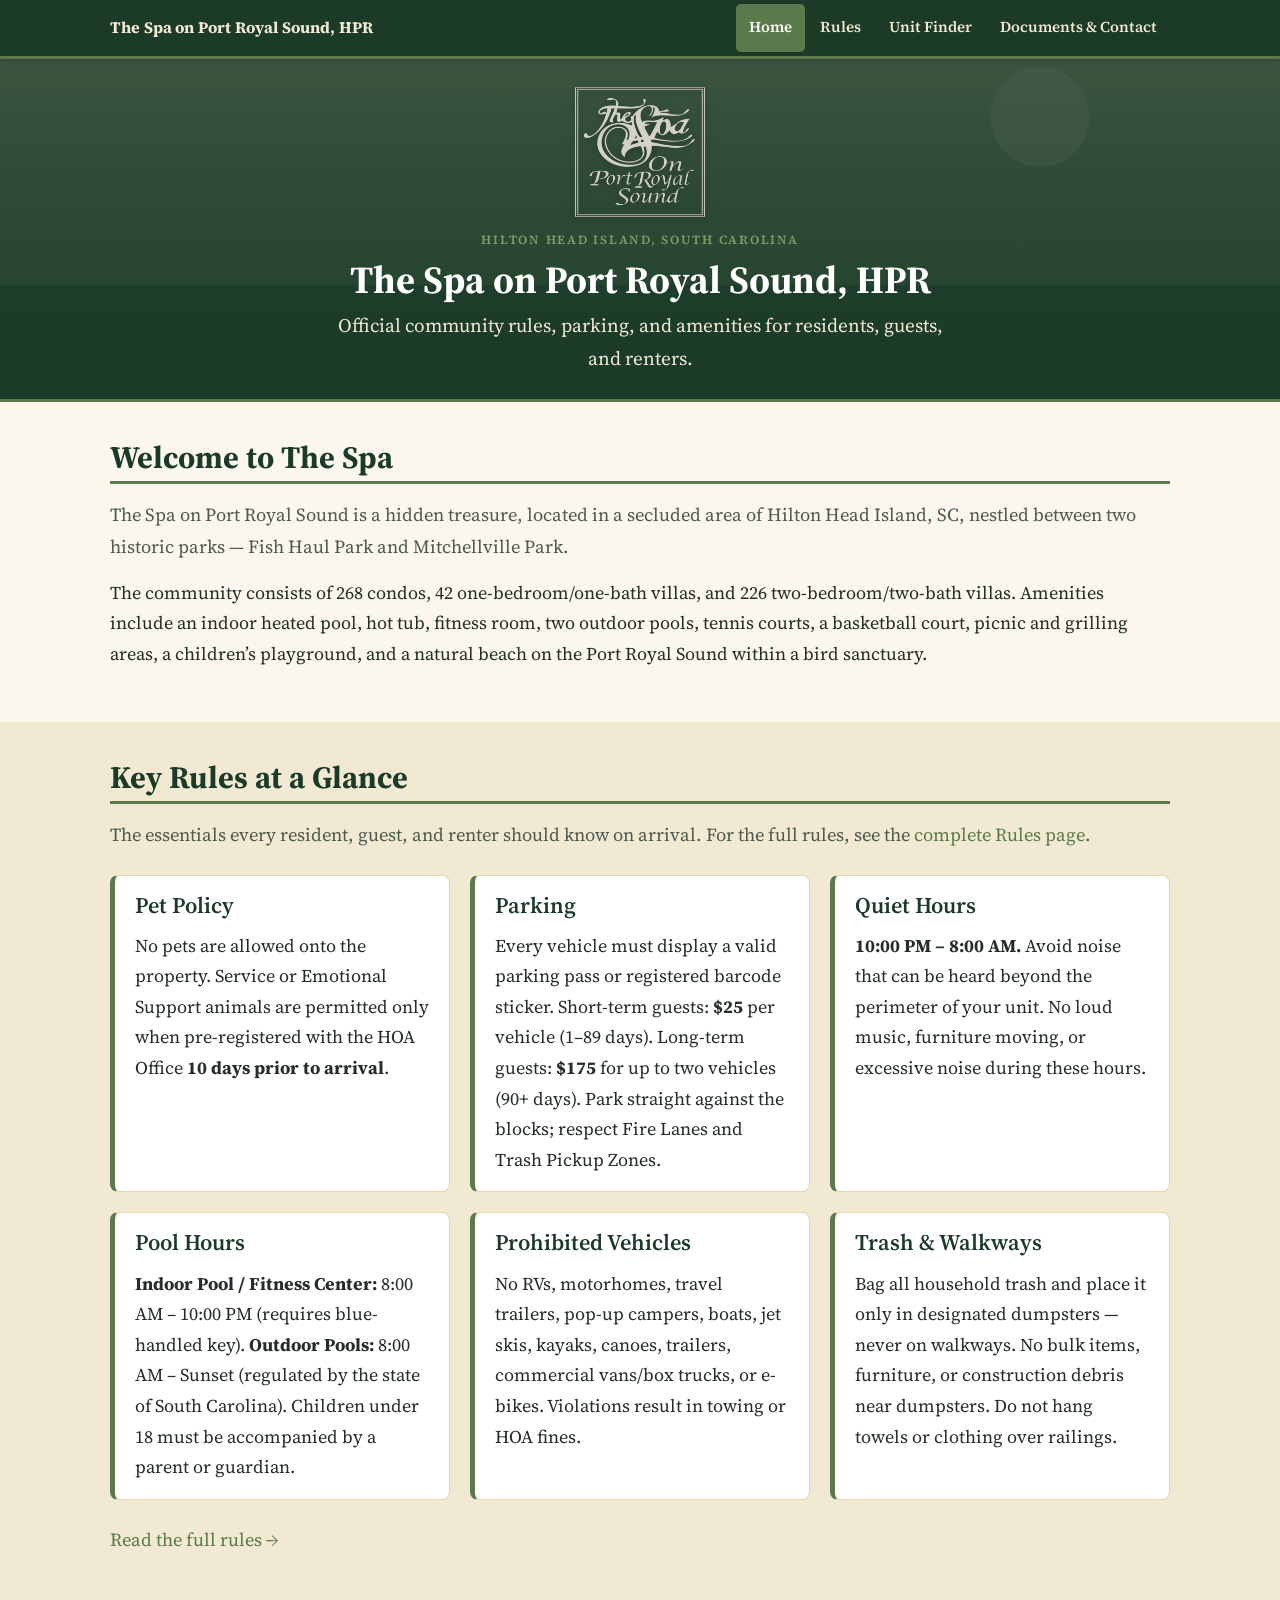
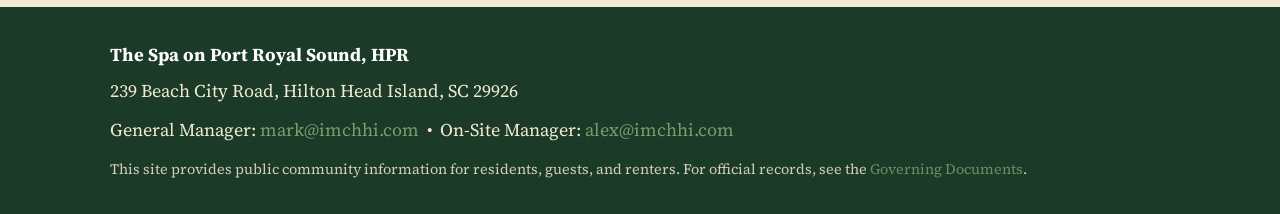
==== index.html @ 7df88cb7 "Improve navbar and rules section nav on small screens" ====
<!DOCTYPE html>
<html lang="en">
<head>
  <meta charset="UTF-8">
  <meta name="viewport" content="width=device-width, initial-scale=1.0">
  <title>The Spa on Port Royal Sound, HPR — Rules, Parking &amp; Amenities | Hilton Head Island</title>
  <meta name="description" content="Official rules, parking passes, pool hours, and info for The Spa on Port Royal Sound, HPR, a 268-condo and 268-villa community at 239 Beach City Road, Hilton Head Island, SC. For residents, guests, and renters.">
  <meta name="author" content="The Spa on Port Royal Sound, HPR">
  <meta name="theme-color" content="#1B3A28">
  <meta property="og:title" content="The Spa on Port Royal Sound, HPR">
  <meta property="og:description" content="Official rules, parking, pool hours, and info for residents, guests, and renters. 239 Beach City Road, Hilton Head Island, SC.">
  <meta property="og:type" content="website">
  <meta property="og:image" content="images/hero.svg">
  <link rel="preconnect" href="https://fonts.googleapis.com">
  <link rel="preconnect" href="https://fonts.gstatic.com" crossorigin>
  <link href="https://fonts.googleapis.com/css2?family=Source+Serif+4:opsz,wght@8..60,400;8..60,600;8..60,700&display=swap" rel="stylesheet">
  <link rel="stylesheet" href="style.css">
  <link rel="icon" href="data:image/svg+xml,<svg xmlns='http://www.w3.org/2000/svg' viewBox='0 0 100 100'><rect width='100' height='100' rx='20' fill='%231B3A28'/><text x='50' y='68' font-size='52' text-anchor='middle' fill='%23F1E9D2' font-family='serif'>S</text></svg>">
  <script type="application/ld+json">
  {
    "@context": "https://schema.org",
    "@type": ["Place", "TouristAttraction"],
    "name": "The Spa on Port Royal Sound, HPR",
    "description": "A 268-condo and 268-villa community on Hilton Head Island, SC, on the Port Royal Sound. Amenities include an indoor heated pool, hot tub, fitness center, two outdoor pools, tennis courts, playground, and a natural beach in a bird sanctuary.",
    "url": "",
    "address": {
      "@type": "PostalAddress",
      "streetAddress": "239 Beach City Road",
      "addressLocality": "Hilton Head Island",
      "addressRegion": "SC",
      "postalCode": "29926",
      "addressCountry": "US"
    },
    "contactPoint": [
      {
        "@type": "ContactPoint",
        "contactType": "customer service",
        "name": "Mark Benson, General Manager",
        "email": "mark@imchhi.com"
      },
      {
        "@type": "ContactPoint",
        "contactType": "customer service",
        "name": "Alex Bozeman, On-Site Manager",
        "email": "alex@imchhi.com"
      }
    ]
  }
  </script>
</head>
<body>

  <nav class="topbar" id="topnav" aria-label="Primary navigation">
    <div class="topbar-inner container">
      <a class="brand" href="index.html"><span class="brand-full">The Spa on Port Royal Sound, HPR</span><span class="brand-short">The Spa, HPR</span></a>
      <div class="nav-links" role="navigation">
        <a href="index.html" aria-current="page">Home</a>
        <a href="rules.html">Rules</a>
        <a href="unit-finder.html">Unit Finder</a>
        <a href="documents.html">Documents &amp; Contact</a>
      </div>
    </div>
  </nav>

  <header class="masthead" role="banner">
    <div class="container masthead-inner">
      <img class="site-logo" src="images/rasters/spa%20logo%20square%20inverted%20backgroundless.png" alt="The Spa on Port Royal Sound, HPR logo">
      <p class="masthead-eyebrow">Hilton Head Island, South Carolina</p>
      <h1>The Spa on Port Royal Sound, HPR</h1>
      <p class="masthead-tagline">Official community rules, parking, and amenities for residents, guests, and renters.</p>
    </div>
  </header>

  <main>

    <section class="section">
      <div class="container">
        <h2>Welcome to The Spa</h2>
        <p class="lede">The Spa on Port Royal Sound is a hidden treasure, located in a secluded area of Hilton Head Island, SC, nestled between two historic parks — Fish Haul Park and Mitchellville Park.</p>
        <p>The community consists of 268 condos, 42 one-bedroom/one-bath villas, and 226 two-bedroom/two-bath villas. Amenities include an indoor heated pool, hot tub, fitness room, two outdoor pools, tennis courts, a basketball court, picnic and grilling areas, a children&rsquo;s playground, and a natural beach on the Port Royal Sound within a bird sanctuary.</p>
      </div>
    </section>

    <section class="section section-alt" id="key-rules">
      <div class="container">
        <h2>Key Rules at a Glance</h2>
        <p class="lede">The essentials every resident, guest, and renter should know on arrival. For the full rules, see the <a href="rules.html">complete Rules page</a>.</p>

        <div class="rules-grid">
          <article class="rule-card">
            <h3>Pet Policy</h3>
            <p>No pets are allowed onto the property. Service or Emotional Support animals are permitted only when pre-registered with the HOA Office <strong>10 days prior to arrival</strong>.</p>
          </article>

          <article class="rule-card">
            <h3>Parking</h3>
            <p>Every vehicle must display a valid parking pass or registered barcode sticker. Short-term guests: <strong>$25</strong> per vehicle (1&ndash;89 days). Long-term guests: <strong>$175</strong> for up to two vehicles (90+ days). Park straight against the blocks; respect Fire Lanes and Trash Pickup Zones.</p>
          </article>

          <article class="rule-card">
            <h3>Quiet Hours</h3>
            <p><strong>10:00 PM &ndash; 8:00 AM.</strong> Avoid noise that can be heard beyond the perimeter of your unit. No loud music, furniture moving, or excessive noise during these hours.</p>
          </article>

          <article class="rule-card">
            <h3>Pool Hours</h3>
            <p><strong>Indoor Pool / Fitness Center:</strong> 8:00 AM &ndash; 10:00 PM (requires blue-handled key). <strong>Outdoor Pools:</strong> 8:00 AM &ndash; Sunset (regulated by the state of South Carolina). Children under 18 must be accompanied by a parent or guardian.</p>
          </article>

          <article class="rule-card">
            <h3>Prohibited Vehicles</h3>
            <p>No RVs, motorhomes, travel trailers, pop-up campers, boats, jet skis, kayaks, canoes, trailers, commercial vans/box trucks, or e-bikes. Violations result in towing or HOA fines.</p>
          </article>

          <article class="rule-card">
            <h3>Trash &amp; Walkways</h3>
            <p>Bag all household trash and place it only in designated dumpsters — never on walkways. No bulk items, furniture, or construction debris near dumpsters. Do not hang towels or clothing over railings.</p>
          </article>
        </div>

        <p class="more-link"><a href="rules.html">Read the full rules &rarr;</a></p>
      </div>
    </section>

  </main>

  <footer class="footer" role="contentinfo">
    <div class="container">
      <p class="footer-name">The Spa on Port Royal Sound, HPR</p>
      <address>239 Beach City Road, Hilton Head Island, SC 29926</address>
      <p class="footer-contacts">
        General Manager: <a href="mailto:mark@imchhi.com">mark@imchhi.com</a> &nbsp;&bull;&nbsp;
        On-Site Manager: <a href="mailto:alex@imchhi.com">alex@imchhi.com</a>
      </p>
      <p class="footer-fineprint">This site provides public community information for residents, guests, and renters. For official records, see the <a href="documents.html">Governing Documents</a>.</p>
    </div>
  </footer>

</body>
</html>
---- style.css ----
/* The Spa on Port Royal Sound, HPR — styles */

:root {
  /* Hunter-green palette */
  --green-deep: #1B3A28;
  --green: #244C34;
  --green-mid: #2E5C3E;
  --moss: #5B7A4B;
  --moss-light: #7E9C6A;
  --cream: #F1E9D2;
  --cream-deep: #E3D6B0;
  --paper: #FBF7EC;
  --ink: #232E26;
  --ink-soft: #4D5A50;
  --white: #ffffff;
  --warn-bg: #F2E3D8;
  --warn-border: #8C4A2C;
  --warn-ink: #4A2316;
  --maxw: 1100px;
  --nav-h: 3.5rem;
  --serif: 'Source Serif 4', Georgia, 'Times New Roman', serif;
}

* { box-sizing: border-box; }

html { scroll-padding-top: calc(var(--nav-h) + 1rem); -webkit-text-size-adjust: 100%; }

body {
  margin: 0;
  font-family: var(--serif);
  font-size: 1.125rem;
  line-height: 1.7;
  color: var(--ink);
  background: var(--paper);
}

h1, h2, h3 { color: var(--green-deep); line-height: 1.25; margin: 0 0 .5em; font-weight: 600; }
h1 { font-size: clamp(1.7rem, 4vw, 2.4rem); font-weight: 700; }
h2 { font-size: clamp(1.4rem, 3vw, 1.95rem); font-weight: 700; padding-bottom: .25rem; border-bottom: 3px solid var(--moss); }
h3 { font-size: clamp(1.15rem, 2.2vw, 1.4rem); font-weight: 600; margin-top: 1.5rem; }

p { margin: 0 0 1rem; }
a { color: var(--moss); text-decoration: none; }
a:hover, a:focus { color: var(--green-mid); text-decoration: underline; }

.container { width: 100%; max-width: var(--maxw); margin: 0 auto; padding: 0 1.25rem; }

/* Top navbar */
.topbar {
  position: sticky;
  top: 0;
  z-index: 100;
  background: var(--green-deep);
  border-bottom: 3px solid var(--moss);
  box-shadow: 0 1px 6px rgba(0,0,0,.18);
}
.topbar-inner {
  display: flex;
  align-items: center;
  justify-content: space-between;
  gap: 1rem;
  flex-wrap: wrap;
  min-height: var(--nav-h);
}
.brand {
  color: var(--cream);
  font-weight: 700;
  font-size: 1rem;
  letter-spacing: .01em;
  text-decoration: none;
  white-space: nowrap;
}
.brand:hover { color: var(--white); text-decoration: none; }
.brand-short { display: none; }
.nav-links { display: flex; gap: .15rem; flex-wrap: wrap; }
.nav-links a {
  color: var(--cream);
  text-decoration: none;
  font-weight: 600;
  font-size: .95rem;
  padding: .6rem .8rem;
  border-radius: .3rem;
  border-bottom: 3px solid transparent;
}
.nav-links a:hover, .nav-links a:focus {
  background: var(--green-mid);
  color: var(--white);
  outline: none;
  text-decoration: none;
}
.nav-links a[aria-current="page"] {
  background: var(--moss);
  color: var(--white);
}

/* Masthead (home) */
.masthead {
  position: relative;
  color: var(--cream);
  text-align: center;
  background:
    linear-gradient(rgba(27,58,40,.82), rgba(27,58,40,.92)),
    url("images/hero.svg") center/cover no-repeat;
  background-color: var(--green-deep);
  border-bottom: 3px solid var(--moss);
}
.masthead-inner { max-width: var(--maxw); margin: 0 auto; padding: 1.75rem 1.25rem 1.5rem; }
.masthead-eyebrow {
  text-transform: uppercase;
  letter-spacing: .14em;
  font-size: .78rem;
  font-weight: 600;
  margin: 0 0 .35rem;
  color: var(--moss-light);
}
.masthead h1 { color: var(--white); margin: 0 0 .35rem; }
.masthead-tagline { font-size: clamp(1rem, 2vw, 1.2rem); margin: 0 auto; max-width: 40rem; color: var(--cream); }

/* Site logo shown in masthead / page header */
.site-logo {
  display: block;
  width: clamp(80px, 18vw, 130px);
  height: auto;
  aspect-ratio: 1 / 1;
  margin: 0 auto .75rem;
  filter: drop-shadow(0 2px 4px rgba(0,0,0,.25));
}

/* Page header (interior pages) */
.page-header {
  background: var(--green-deep);
  color: var(--cream);
  border-bottom: 3px solid var(--moss);
}
.page-header h1 { color: var(--white); margin: 0 0 .35rem; }
.page-header-tagline { margin: 0; color: var(--cream); font-size: 1.05rem; }
.page-header .container { padding-top: 1.25rem; padding-bottom: 1.25rem; }

/* In-page section nav (rules page) */
.section-nav {
  position: sticky;
  top: var(--nav-h);
  z-index: 90;
  background: var(--green);
  border-bottom: 2px solid var(--moss);
}
.section-nav .nav-inner {
  display: flex;
  gap: .25rem;
  overflow-x: auto;
  scrollbar-width: thin;
  padding: .25rem .5rem;
}
.section-nav a {
  color: var(--cream);
  text-decoration: none;
  font-weight: 600;
  font-size: .95rem;
  padding: .55rem .75rem;
  white-space: nowrap;
  border-radius: .3rem;
}
.section-nav a:hover, .section-nav a:focus { background: var(--green-mid); color: var(--white); outline: none; text-decoration: none; }

/* Sections */
.section { padding: 2.25rem 0; }
.section-alt { background: var(--cream); }

.lede { font-size: 1.15rem; color: var(--ink-soft); }
.lede-short { display: none; }

ul, ol { margin: 0 0 1.25rem; padding-left: 1.25rem; }
li { margin: 0 0 .6rem; }

/* Rules grid (home) */
.rules-grid {
  display: grid;
  grid-template-columns: repeat(auto-fit, minmax(280px, 1fr));
  gap: 1.25rem;
  margin: 1.5rem 0;
}
.rule-card {
  background: var(--white);
  border: 1px solid var(--cream-deep);
  border-left: 5px solid var(--moss);
  border-radius: .5rem;
  padding: 1rem 1.25rem;
}
.rule-card h3 { margin-top: 0; color: var(--green-deep); }
.rule-card p { margin: 0; }
.more-link { margin-top: 1.5rem; font-size: 1.15rem; }

/* Contacts (documents page) */
.contacts-grid {
  display: grid;
  grid-template-columns: repeat(auto-fit, minmax(260px, 1fr));
  gap: 1.25rem;
  margin: 1.5rem 0;
}
.contact-card {
  background: var(--white);
  border: 1px solid var(--cream-deep);
  border-radius: .5rem;
  padding: 1.1rem 1.25rem;
}
.contact-card h3 { margin-top: 0; color: var(--moss); font-size: 1.05rem; text-transform: uppercase; letter-spacing: .06em; }
.contact-name { font-size: 1.25rem; font-weight: 600; color: var(--green-deep); margin: 0 0 .25rem; }
.contact-card p { margin: 0 0 .35rem; }

/* Alert box */
.alert {
  background: var(--warn-bg);
  border-left: 6px solid var(--warn-border);
  border-radius: .4rem;
  padding: 1rem 1.25rem;
  margin: 0 0 1.5rem;
  color: var(--warn-ink);
  font-size: 1.08rem;
}
.alert p { margin: 0; }

/* Key fact */
.keyfact {
  font-size: 1.2rem;
  font-weight: 600;
  color: var(--green-deep);
  background: var(--cream);
  display: inline-block;
  padding: .4rem .9rem;
  border-radius: .35rem;
  border-left: 4px solid var(--moss);
}

/* Tables */
.table-wrap { overflow-x: auto; }
table { width: 100%; border-collapse: collapse; font-size: 1.05rem; min-width: 32rem; }
thead th { background: var(--green-deep); color: var(--cream); text-align: left; padding: .75rem 1rem; }
tbody td { padding: .75rem 1rem; border-bottom: 1px solid var(--cream-deep); }
tbody tr:nth-child(even) { background: var(--cream); }

/* Amenity photos */
.amenity-photos { display: grid; grid-template-columns: repeat(2, 1fr); gap: 1.25rem; margin: 1.5rem 0 0; }
.amenity-photos figure { margin: 0; }
.amenity-photos img { width: 100%; height: auto; border-radius: .5rem; display: block; }
.amenity-photos figcaption { text-align: center; font-size: .95rem; color: var(--ink-soft); margin-top: .4rem; }

/* Document links */
.doc-links { list-style: none; padding: 0; }
.doc-links li { margin-bottom: .6rem; }
.doc-links a { font-weight: 600; font-size: 1.1rem; }
.doc-links a::before { content: "\1F4C4\00a0"; }

/* Unit Finder (unit-finder.html) */
.finder-search {
  background: var(--white);
  border: 1px solid var(--cream-deep);
  border-left: 5px solid var(--moss);
  border-radius: .5rem;
  padding: 1rem 1.25rem;
  display: flex;
  flex-wrap: wrap;
  align-items: center;
  gap: .8rem;
  margin: 0 0 1.5rem;
}
.finder-search label {
  font-size: .95rem;
  font-weight: 600;
  color: var(--green-deep);
  text-transform: uppercase;
  letter-spacing: .06em;
}
.finder-search input {
  font-family: var(--serif);
  font-size: 1.1rem;
  font-weight: 600;
  color: var(--ink);
  background: var(--paper);
  border: 2px solid var(--cream-deep);
  border-radius: .35rem;
  padding: .5rem .8rem;
  width: 9rem;
  letter-spacing: .05em;
  outline: none;
  transition: border-color .2s, background .2s;
}
.finder-search input:focus {
  border-color: var(--moss);
  background: var(--white);
}
.finder-search button {
  font-family: var(--serif);
  font-size: 1rem;
  font-weight: 600;
  color: var(--white);
  background: var(--moss);
  border: none;
  border-radius: .35rem;
  padding: .55rem 1.3rem;
  cursor: pointer;
  letter-spacing: .04em;
  transition: background .2s;
}
.finder-search button:hover, .finder-search button:focus {
  background: var(--green-mid);
  outline: none;
}

.result-badge {
  margin-left: auto;
  font-size: .9rem;
  font-weight: 600;
  color: var(--green-deep);
  background: var(--cream);
  border-radius: 1rem;
  padding: .35rem .95rem;
  letter-spacing: .02em;
}
.result-badge.error {
  color: var(--warn-ink);
  background: var(--warn-bg);
}
.result-badge.hidden { display: none; }

.finder-panels {
  display: grid;
  grid-template-columns: 1fr;
  gap: 2rem;
}
.finder-map { margin: 0; }
.finder-section-title {
  font-size: 1rem;
  font-weight: 700;
  color: var(--green-deep);
  text-transform: uppercase;
  letter-spacing: .08em;
  padding-bottom: .35rem;
  margin: 0 0 .75rem;
  border-bottom: 2px solid var(--moss);
}

#overview-svg-wrap svg {
  width: 100%;
  height: auto;
  display: block;
  border: 0 !important;
  border-radius: 0 !important;
  background: transparent !important;
  font-family: var(--serif) !important;
}
#overview-svg-wrap .building.highlighted,
#overview-svg-wrap .building.highlighted:hover {
  fill: #E8B339 !important;
  stroke: #B8860B !important;
  stroke-width: 3 !important;
}

.detail-placeholder {
  color: var(--ink-soft);
  font-size: 1rem;
  text-align: center;
  padding: 1.5rem 1rem;
  font-style: italic;
}

.bldg-detail { width: 100%; }
.bldg-label {
  font-size: 1.4rem;
  font-weight: 600;
  color: var(--green-deep);
  text-align: center;
  margin: 0 0 .25rem;
}
.bldg-sublabel {
  font-size: .85rem;
  color: var(--ink-soft);
  text-align: center;
  text-transform: uppercase;
  letter-spacing: .08em;
  margin: 0 0 .9rem;
}

.building-grid {
  display: grid;
  grid-template-rows: repeat(3, auto);
  gap: 3px;
  width: 100%;
  min-width: max-content;
}
.floor-row { display: contents; }
.stair-cell {
  background: #A88A5C;
  border-radius: 3px;
  display: flex;
  align-items: center;
  justify-content: center;
  font-size: .75rem;
  font-weight: 700;
  color: var(--white);
  letter-spacing: .04em;
  writing-mode: horizontal-tb;
  padding: 6px 4px;
  min-height: 0;
  grid-row: 1 / 4;
}
.unit-cell {
  background: var(--cream);
  border: 1.5px solid var(--cream-deep);
  border-radius: 3px;
  display: flex;
  align-items: center;
  justify-content: center;
  font-size: .72rem;
  font-weight: 500;
  color: var(--ink);
  padding: 4px 2px;
  min-height: 2.4rem;
  text-align: center;
  line-height: 1.15;
  transition: background .25s, border-color .25s, transform .25s;
}
.unit-cell.highlighted {
  background: #E8B339;
  border-color: #B8860B;
  color: var(--ink);
  font-weight: 700;
  box-shadow: 0 0 0 2px rgba(184,134,11,.35);
  transform: scale(1.06);
  z-index: 1;
  position: relative;
}
.unit-cell.beach-stack {
  background: #D4E2DA;
  border-color: var(--moss-light);
}
.floor-label {
  display: flex;
  align-items: center;
  justify-content: center;
  font-size: .72rem;
  font-weight: 600;
  color: var(--ink-soft);
}

.compass-note {
  font-size: .85rem;
  color: var(--ink-soft);
  text-align: center;
  margin-top: .75rem;
  font-style: italic;
}

.legend {
  display: flex;
  flex-wrap: wrap;
  gap: .8rem;
  justify-content: center;
  margin-top: .75rem;
}
.legend-item {
  display: flex;
  align-items: center;
  gap: .4rem;
  font-size: .8rem;
  color: var(--ink-soft);
}
.legend-swatch {
  width: .9rem;
  height: .9rem;
  border-radius: 2px;
  flex-shrink: 0;
  border: 1px solid var(--cream-deep);
}

/* Footer */
.footer { background: var(--green-deep); color: var(--cream); padding: 2rem 0; }
.footer a { color: var(--moss-light); }
.footer a:hover { color: var(--white); }
.footer-name { font-weight: 700; font-size: 1.15rem; margin: 0 0 .35rem; color: var(--white); }
.footer address { font-style: normal; margin: 0 0 .5rem; }
.footer-contacts { margin: 0 0 .75rem; }
.footer-fineprint { font-size: .9rem; opacity: .85; margin: 0; }

/* Responsive */
@media (max-width: 640px) {
  html { scroll-padding-top: 6rem; }
  body { font-size: 1.0625rem; }
  .topbar-inner { justify-content: center; text-align: center; gap: .5rem; }
  .brand { width: 100%; text-align: center; font-size: 1.05rem; }
  .brand-full { display: none; }
  .brand-short { display: inline; }
  .nav-links { width: 100%; justify-content: center; flex-wrap: wrap; overflow-x: visible; }
  .nav-links a { padding: .55rem .7rem; }
  .section-nav { position: static; }
  .section-nav .nav-inner { flex-wrap: wrap; justify-content: center; overflow-x: visible; padding: .5rem; }
  .section-nav a { flex: 1 1 auto; text-align: center; min-width: 7.5rem; }
  .masthead-inner { padding: 1.25rem 1.25rem 1.1rem; }
  .section { padding: 1.75rem 0; }
  .amenity-photos { grid-template-columns: 1fr; }
}

/* Focus visibility */
a:focus-visible, button:focus-visible { outline: 3px solid var(--moss-light); outline-offset: 2px; }

/* Mobile hints for scrollable map/detail */
.mobile-hint {
  display: none;
  text-align: center;
  font-size: .85rem;
  color: var(--ink-soft);
  margin: .4rem 0 0;
  font-style: italic;
}
.map-hint { margin-bottom: .25rem; }
.detail-hint { margin-top: .25rem; }

/* Reduced motion */
@media (prefers-reduced-motion: reduce) { * { scroll-behavior: auto !important; } }

/* Unit Finder mobile optimizations */
@media (max-width: 640px) {
  .page-header .container { padding-top: .9rem; padding-bottom: .9rem; }
  .page-header h1 { font-size: 1.55rem; }
  .page-header-tagline { font-size: .95rem; }
  .lede { font-size: 1rem; margin-bottom: .75rem; }
  .lede-short { display: block; }
  .lede:not(.lede-short) { display: none; }

  .finder-search {
    flex-direction: column;
    align-items: stretch;
    gap: .6rem;
    padding: .85rem 1rem;
    margin-bottom: 1rem;
  }
  .finder-search label { font-size: .85rem; }
  .finder-search input {
    width: 100%;
    font-size: 1.15rem;
    padding: .65rem .9rem;
  }
  .finder-search button {
    width: 100%;
    padding: .75rem 1rem;
    font-size: 1.05rem;
  }
  .result-badge {
    margin-left: 0;
    width: 100%;
    text-align: center;
    font-size: 1rem;
    padding: .5rem .75rem;
    border-radius: .5rem;
  }

  .finder-panels { gap: 1.25rem; }
  .finder-section-title { font-size: .9rem; margin-bottom: .5rem; }

  /* Make the wide property map horizontally scrollable at a readable size */
  #overview-svg-wrap {
    overflow-x: auto;
    -webkit-overflow-scrolling: touch;
    border: 1px solid var(--cream-deep);
    border-radius: .35rem;
    background: var(--white);
  }
  #overview-svg-wrap svg {
    width: auto;
    min-width: 900px;
    height: auto;
    display: block;
  }

  /* Make the building-detail grid horizontally scrollable with larger cells */
  .bldg-detail { overflow-x: auto; -webkit-overflow-scrolling: touch; padding-bottom: .25rem; }
  .building-grid { width: auto; min-width: max-content; }
  .floor-label { font-size: .85rem; }
  .stair-cell { font-size: .7rem; }
  .unit-cell {
    min-width: 2.6rem;
    min-height: 3rem;
    font-size: .8rem !important;
    padding: .35rem .25rem;
  }
  .unit-cell.highlighted { transform: scale(1.1); }
  .compass-note { font-size: .8rem; margin-top: .5rem; }
  .legend { gap: .6rem; margin-top: .5rem; }

  .mobile-hint { display: block; }
}
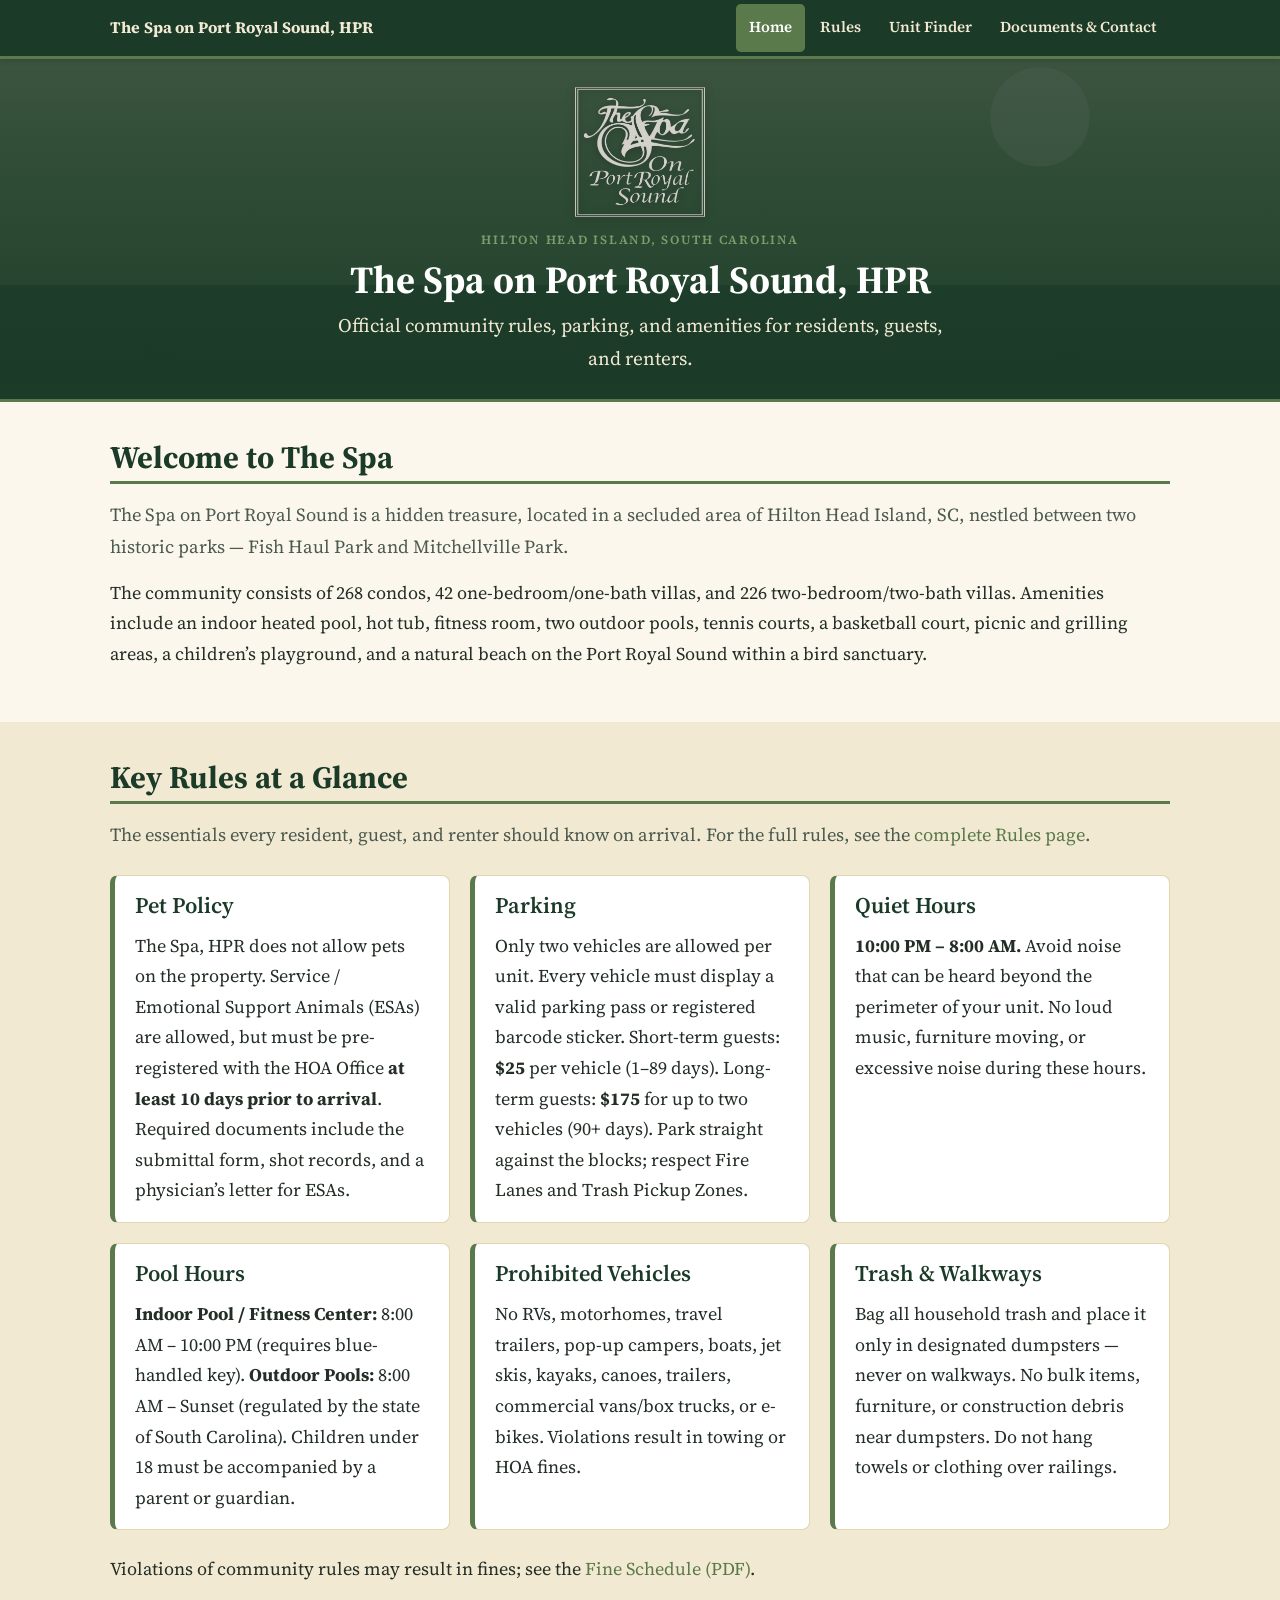
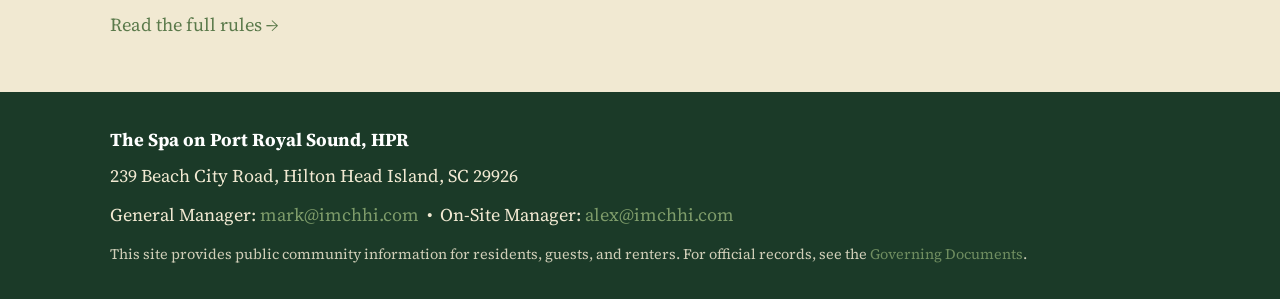
==== commit 65712698: "Add fine schedule links, rewrite Walkway & Railing Rules section for conciseness" ====
--- a/index.html
+++ b/index.html
@@ -89,12 +89,12 @@
         <div class="rules-grid">
           <article class="rule-card">
             <h3>Pet Policy</h3>
-            <p>No pets are allowed onto the property. Service or Emotional Support animals are permitted only when pre-registered with the HOA Office <strong>10 days prior to arrival</strong>.</p>
+            <p>The Spa, HPR does not allow pets on the property. Service / Emotional Support Animals (ESAs) are allowed, but must be pre-registered with the HOA Office <strong>at least 10 days prior to arrival</strong>. Required documents include the submittal form, shot records, and a physician&rsquo;s letter for ESAs.</p>
           </article>
 
           <article class="rule-card">
             <h3>Parking</h3>
-            <p>Every vehicle must display a valid parking pass or registered barcode sticker. Short-term guests: <strong>$25</strong> per vehicle (1&ndash;89 days). Long-term guests: <strong>$175</strong> for up to two vehicles (90+ days). Park straight against the blocks; respect Fire Lanes and Trash Pickup Zones.</p>
+            <p>Only two vehicles are allowed per unit. Every vehicle must display a valid parking pass or registered barcode sticker. Short-term guests: <strong>$25</strong> per vehicle (1&ndash;89 days). Long-term guests: <strong>$175</strong> for up to two vehicles (90+ days). Park straight against the blocks; respect Fire Lanes and Trash Pickup Zones.</p>
           </article>
 
           <article class="rule-card">
@@ -118,6 +118,7 @@
           </article>
         </div>
 
+        <p>Violations of community rules may result in fines; see the <a href="https://www.imchhi.com/_files/ugd/a7227c_1ba12111fc824ec282f892b81226d903.pdf" rel="noopener">Fine Schedule (PDF)</a>.</p>
         <p class="more-link"><a href="rules.html">Read the full rules &rarr;</a></p>
       </div>
     </section>
@@ -137,4 +138,4 @@
   </footer>
 
 </body>
-</html>+</html>
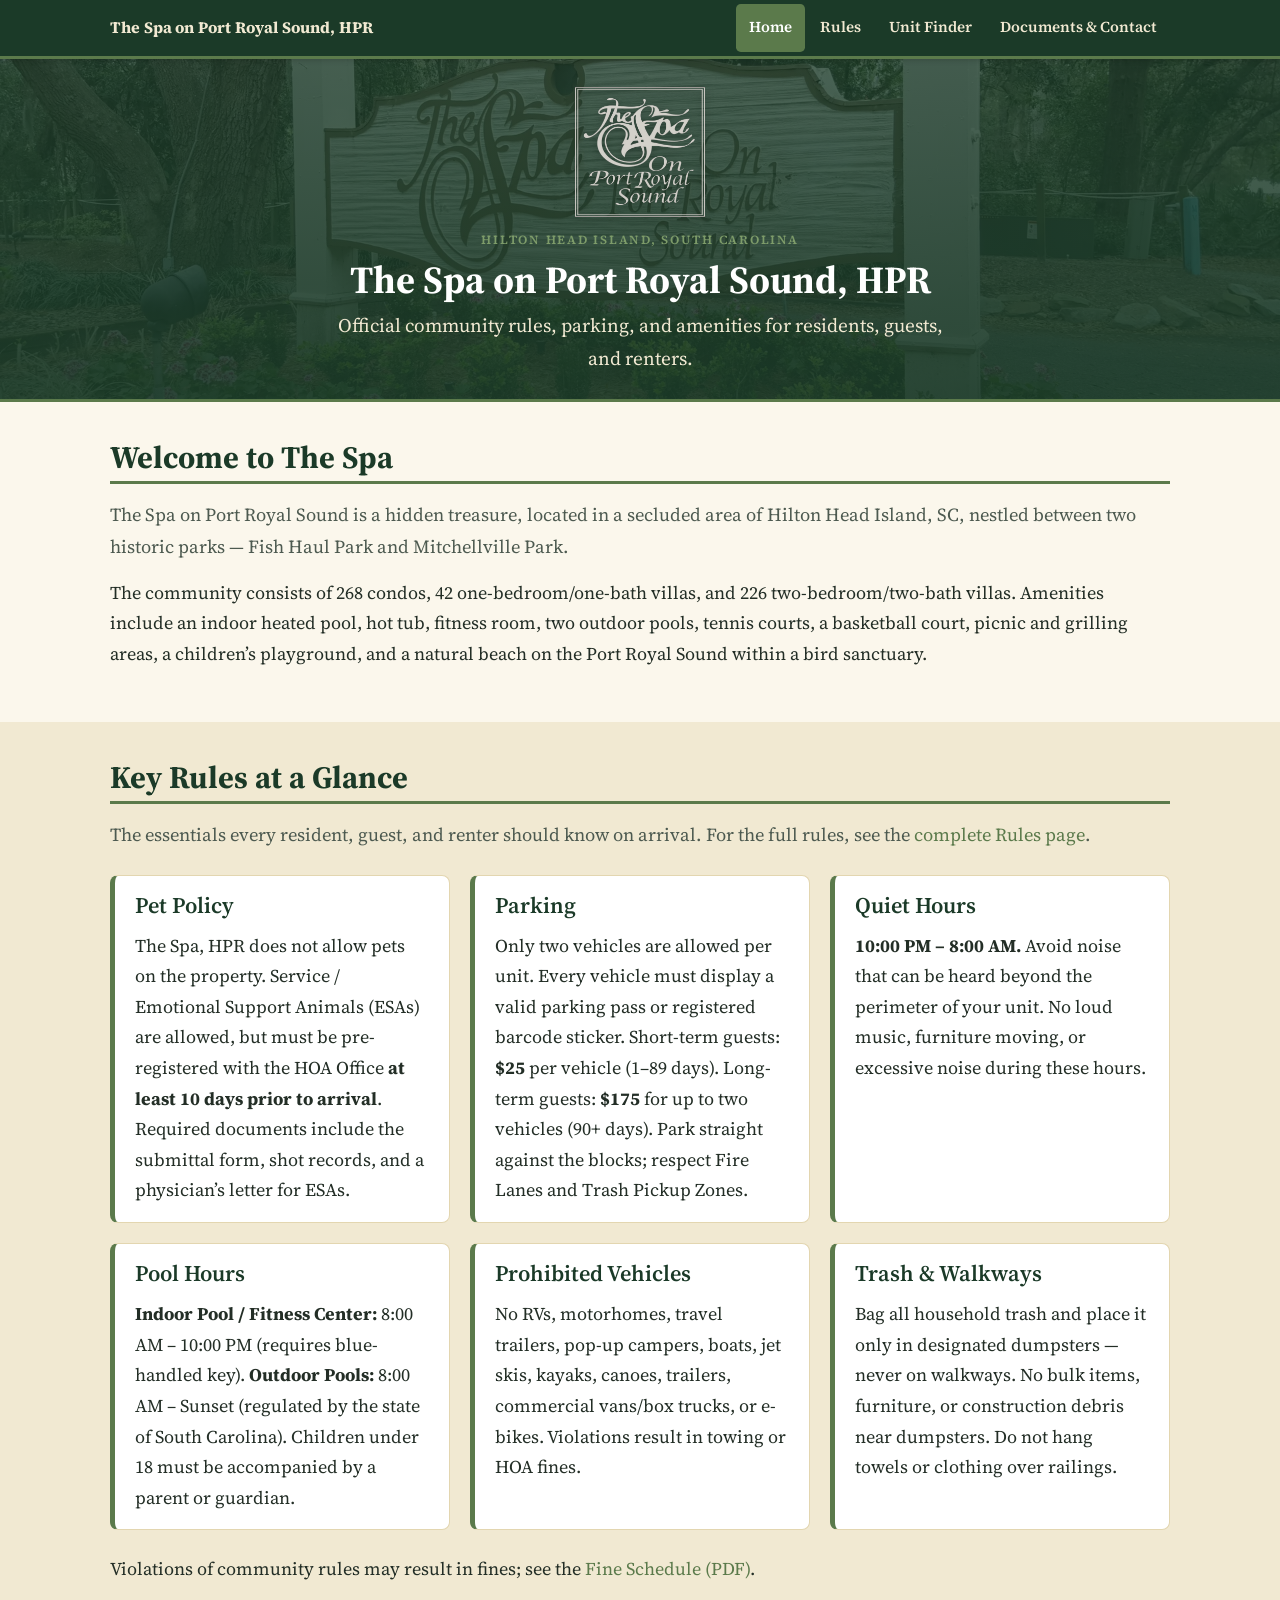
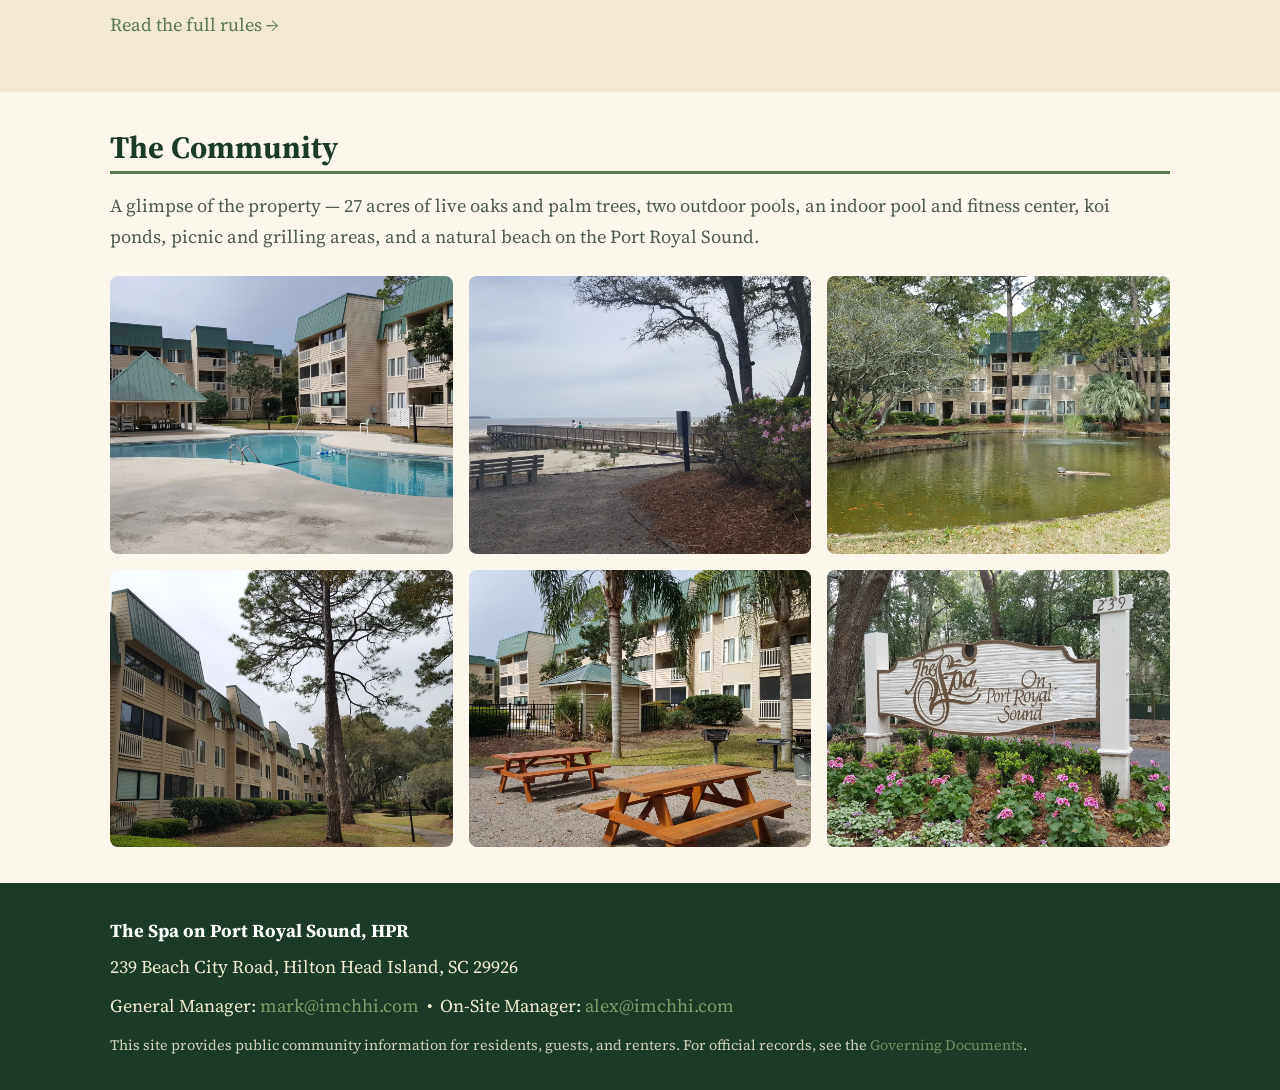
==== commit b6f9e8c5: "Add real property photos to home and rules pages Pull 23 real property photos from the previous Wix " ====
--- a/index.html
+++ b/index.html
@@ -10,7 +10,7 @@
   <meta property="og:title" content="The Spa on Port Royal Sound, HPR">
   <meta property="og:description" content="Official rules, parking, pool hours, and info for residents, guests, and renters. 239 Beach City Road, Hilton Head Island, SC.">
   <meta property="og:type" content="website">
-  <meta property="og:image" content="images/hero.svg">
+  <meta property="og:image" content="images/rasters/photos/entrance-sign-flowers.webp">
   <link rel="preconnect" href="https://fonts.googleapis.com">
   <link rel="preconnect" href="https://fonts.gstatic.com" crossorigin>
   <link href="https://fonts.googleapis.com/css2?family=Source+Serif+4:opsz,wght@8..60,400;8..60,600;8..60,700&display=swap" rel="stylesheet">
@@ -123,6 +123,39 @@
       </div>
     </section>
 
+    <section class="section" id="community">
+      <div class="container">
+        <h2>The Community</h2>
+        <p class="lede">A glimpse of the property &mdash; 27 acres of live oaks and palm trees, two outdoor pools, an indoor pool and fitness center, koi ponds, picnic and grilling areas, and a natural beach on the Port Royal Sound.</p>
+        <div class="photo-gallery" role="list">
+          <figure class="photo-tile" role="listitem">
+            <img src="images/rasters/photos/outdoor-pool-hottub.webp" alt="Outdoor pool with hot tub surrounded by live oaks" loading="lazy" width="800" height="534">
+            <figcaption>Outdoor pool &amp; hot tub</figcaption>
+          </figure>
+          <figure class="photo-tile" role="listitem">
+            <img src="images/rasters/photos/beach-boardwalk-pier.webp" alt="Wooden boardwalk leading to the natural beach on Port Royal Sound" loading="lazy" width="800" height="534">
+            <figcaption>Natural beach on Port Royal Sound</figcaption>
+          </figure>
+          <figure class="photo-tile" role="listitem">
+            <img src="images/rasters/photos/koi-pond-fountain.webp" alt="Koi pond with fountain surrounded by landscaping" loading="lazy" width="800" height="534">
+            <figcaption>Koi pond &amp; gardens</figcaption>
+          </figure>
+          <figure class="photo-tile" role="listitem">
+            <img src="images/rasters/photos/building-exterior-pines.webp" alt="Condo building exterior with green metal roofs under pine trees" loading="lazy" width="800" height="534">
+            <figcaption>Condo &amp; villa buildings</figcaption>
+          </figure>
+          <figure class="photo-tile" role="listitem">
+            <img src="images/rasters/photos/picnic-grills.webp" alt="Picnic tables and charcoal grills between buildings" loading="lazy" width="800" height="534">
+            <figcaption>Picnic &amp; grilling areas</figcaption>
+          </figure>
+          <figure class="photo-tile" role="listitem">
+            <img src="images/rasters/photos/entrance-sign-flowers.webp" alt="The Spa on Port Royal Sound entrance sign with pink flowers" loading="lazy" width="800" height="534">
+            <figcaption>Entrance, 239 Beach City Road</figcaption>
+          </figure>
+        </div>
+      </div>
+    </section>
+
   </main>
 
   <footer class="footer" role="contentinfo">
--- a/style.css
+++ b/style.css
@@ -99,8 +99,8 @@
   color: var(--cream);
   text-align: center;
   background:
-    linear-gradient(rgba(27,58,40,.82), rgba(27,58,40,.92)),
-    url("images/hero.svg") center/cover no-repeat;
+    linear-gradient(rgba(27,58,40,.78), rgba(27,58,40,.92)),
+    url("images/rasters/photos/entrance-sign-flowers.webp") center/cover no-repeat;
   background-color: var(--green-deep);
   border-bottom: 3px solid var(--moss);
 }
@@ -239,10 +239,37 @@
 tbody tr:nth-child(even) { background: var(--cream); }
 
 /* Amenity photos */
-.amenity-photos { display: grid; grid-template-columns: repeat(2, 1fr); gap: 1.25rem; margin: 1.5rem 0 0; }
+.amenity-photos { display: grid; grid-template-columns: repeat(3, 1fr); gap: 1.25rem; margin: 1.5rem 0 0; }
 .amenity-photos figure { margin: 0; }
-.amenity-photos img { width: 100%; height: auto; border-radius: .5rem; display: block; }
+.amenity-photos img { width: 100%; height: auto; border-radius: .5rem; display: block; aspect-ratio: 3 / 2; object-fit: cover; }
 .amenity-photos figcaption { text-align: center; font-size: .95rem; color: var(--ink-soft); margin-top: .4rem; }
+
+/* Photo gallery (home page) */
+.photo-gallery {
+  display: grid;
+  grid-template-columns: repeat(3, 1fr);
+  gap: 1rem;
+  margin: 1.5rem 0 0;
+}
+.photo-tile { margin: 0; overflow: hidden; border-radius: .5rem; background: var(--cream-deep); }
+.photo-tile img {
+  display: block;
+  width: 100%;
+  height: 100%;
+  aspect-ratio: 3 / 2;
+  object-fit: cover;
+  transition: transform .35s ease;
+}
+.photo-tile:hover img, .photo-tile:focus-within img { transform: scale(1.03); }
+.photo-tile figcaption {
+  background: var(--white);
+  color: var(--green-deep);
+  font-size: 1rem;
+  font-weight: 600;
+  text-align: center;
+  padding: .65rem .75rem;
+  border-top: 1px solid var(--cream-deep);
+}
 
 /* Document links */
 .doc-links { list-style: none; padding: 0; }
@@ -497,6 +524,7 @@
   .masthead-inner { padding: 1.25rem 1.25rem 1.1rem; }
   .section { padding: 1.75rem 0; }
   .amenity-photos { grid-template-columns: 1fr; }
+  .photo-gallery { grid-template-columns: repeat(2, 1fr); gap: .75rem; }
 }
 
 /* Focus visibility */
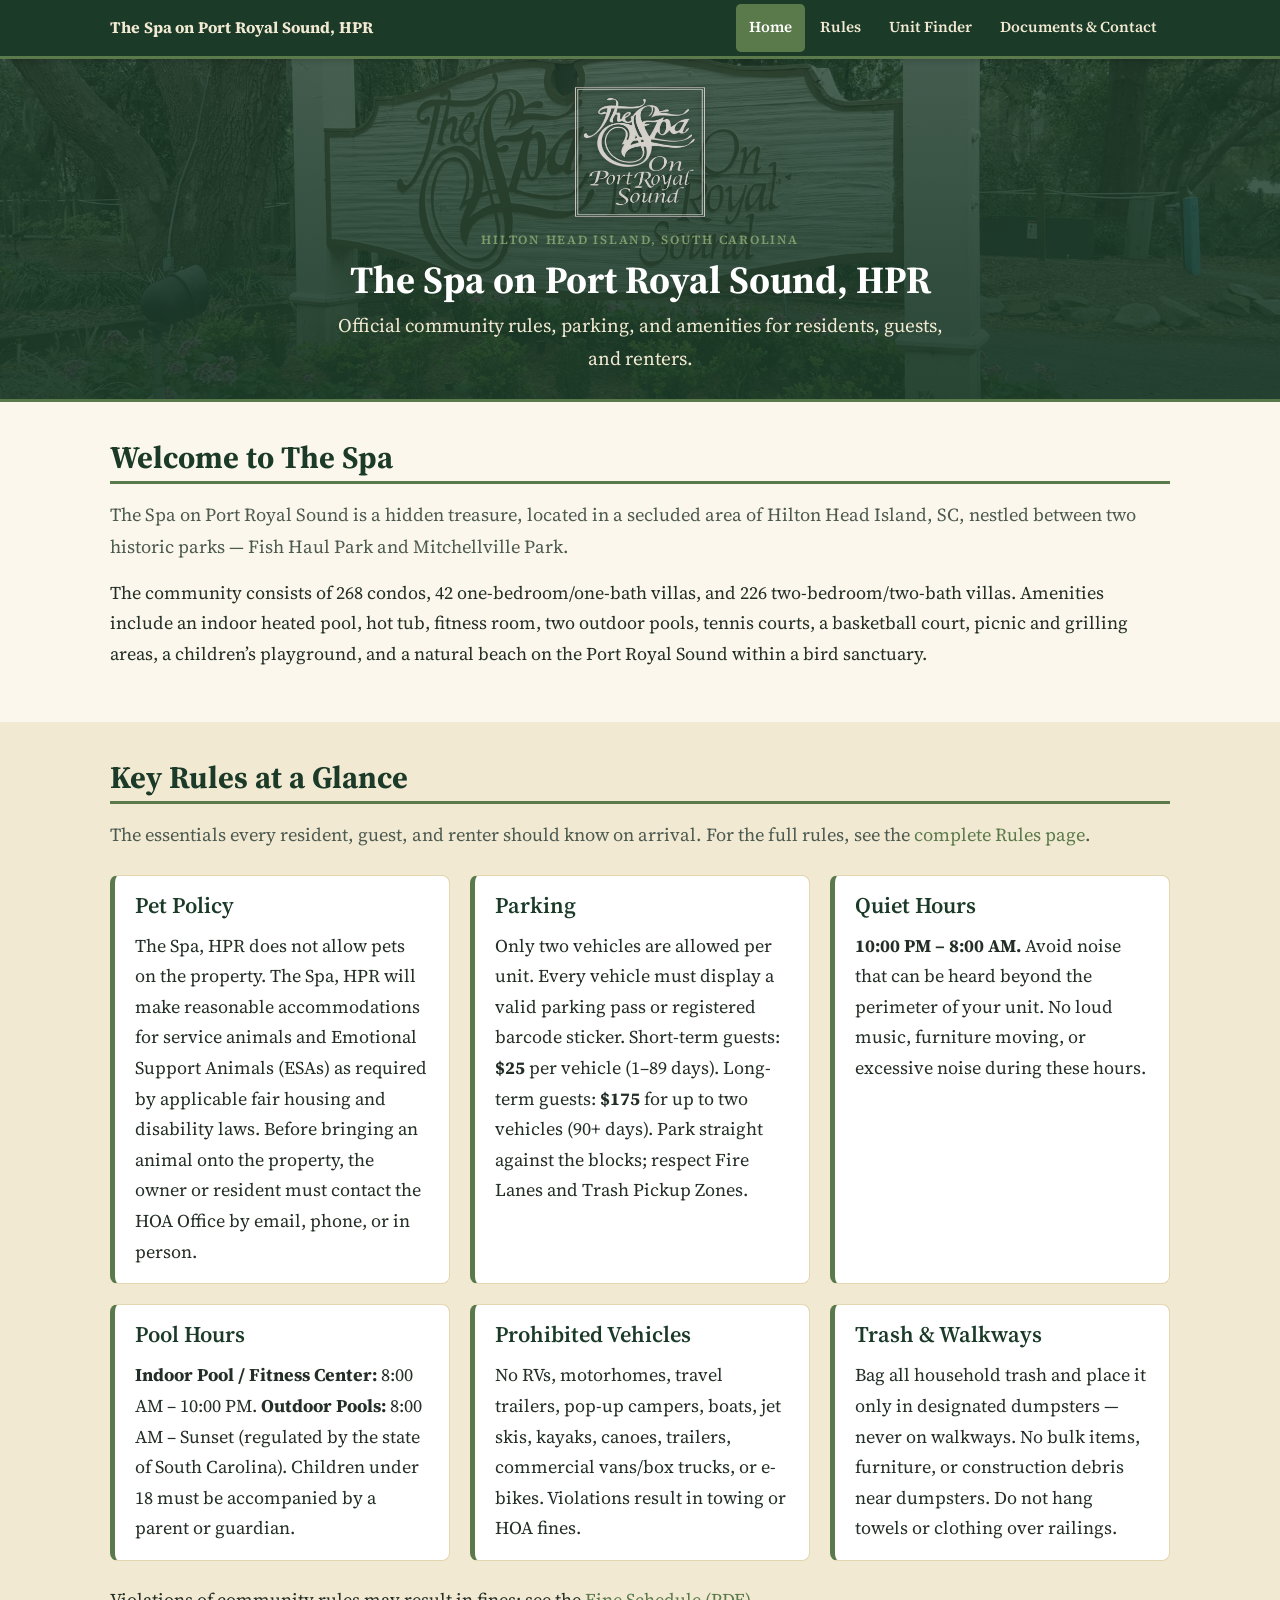
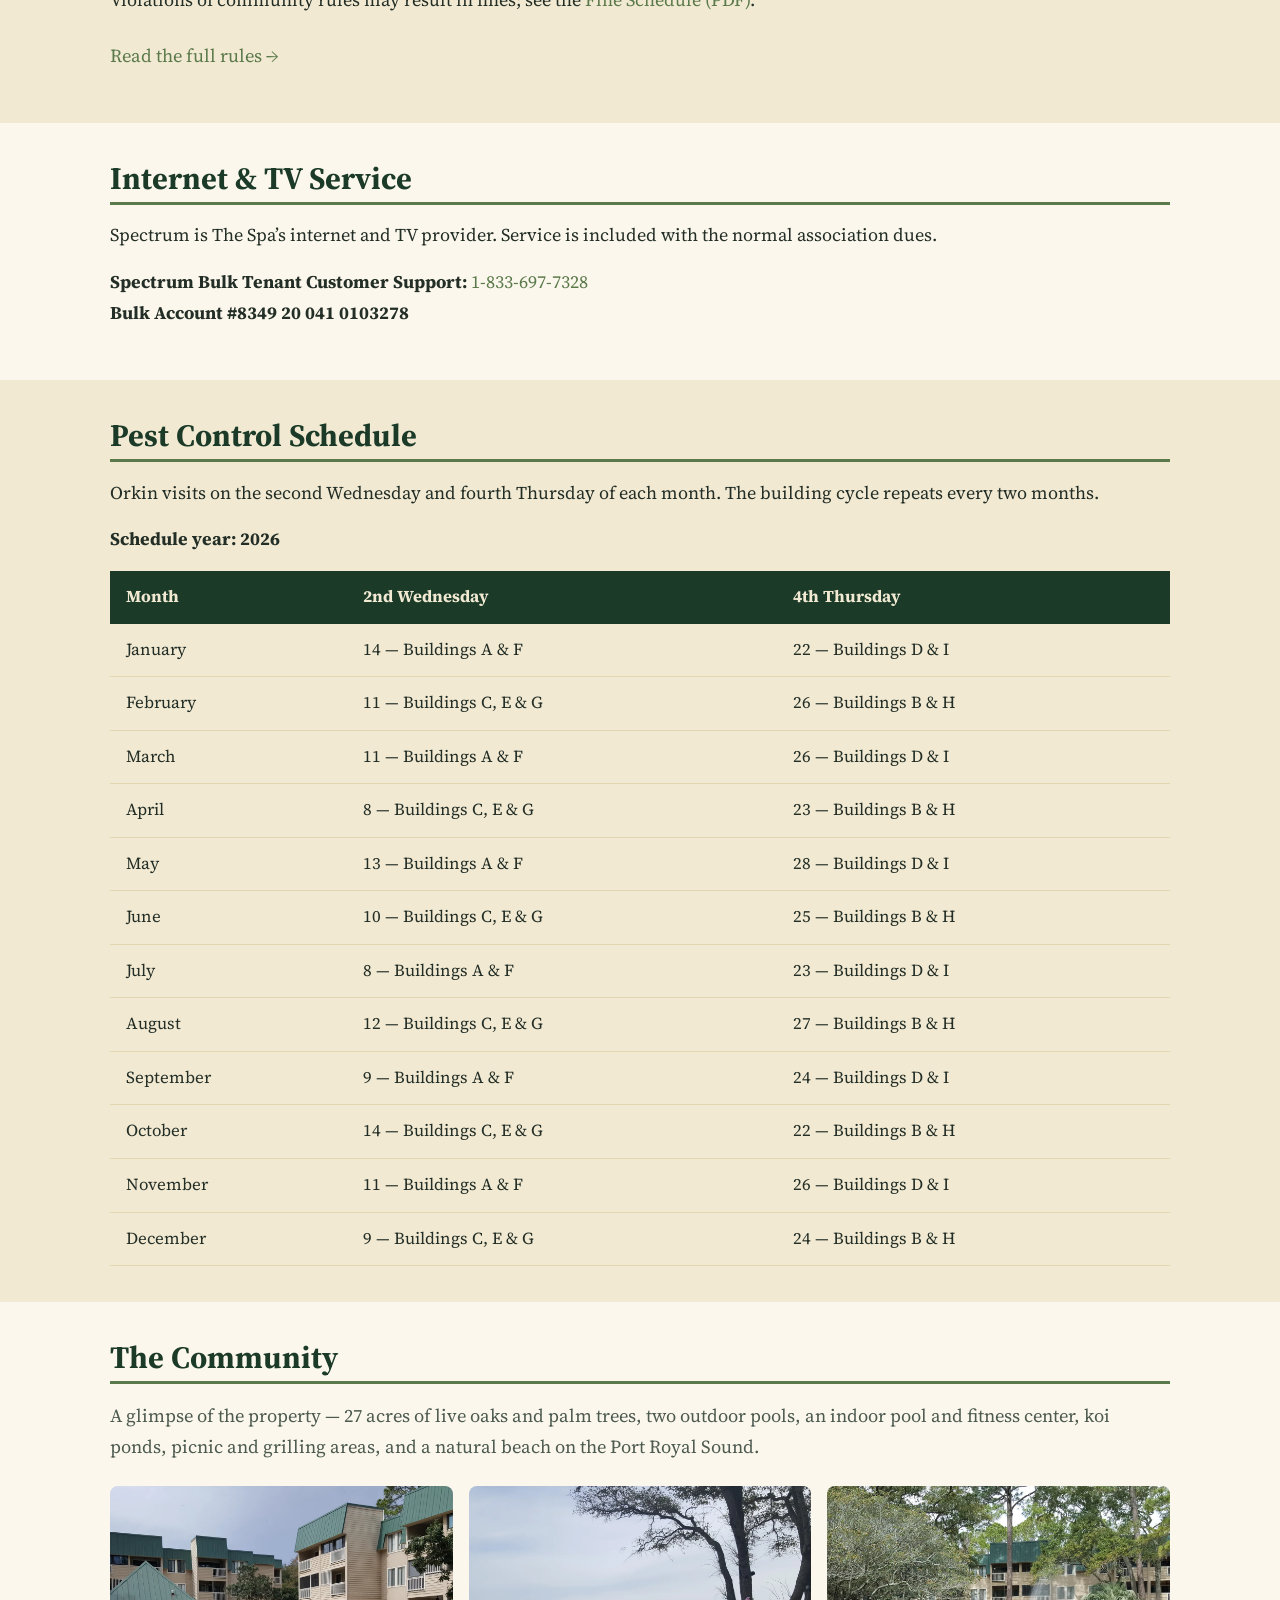
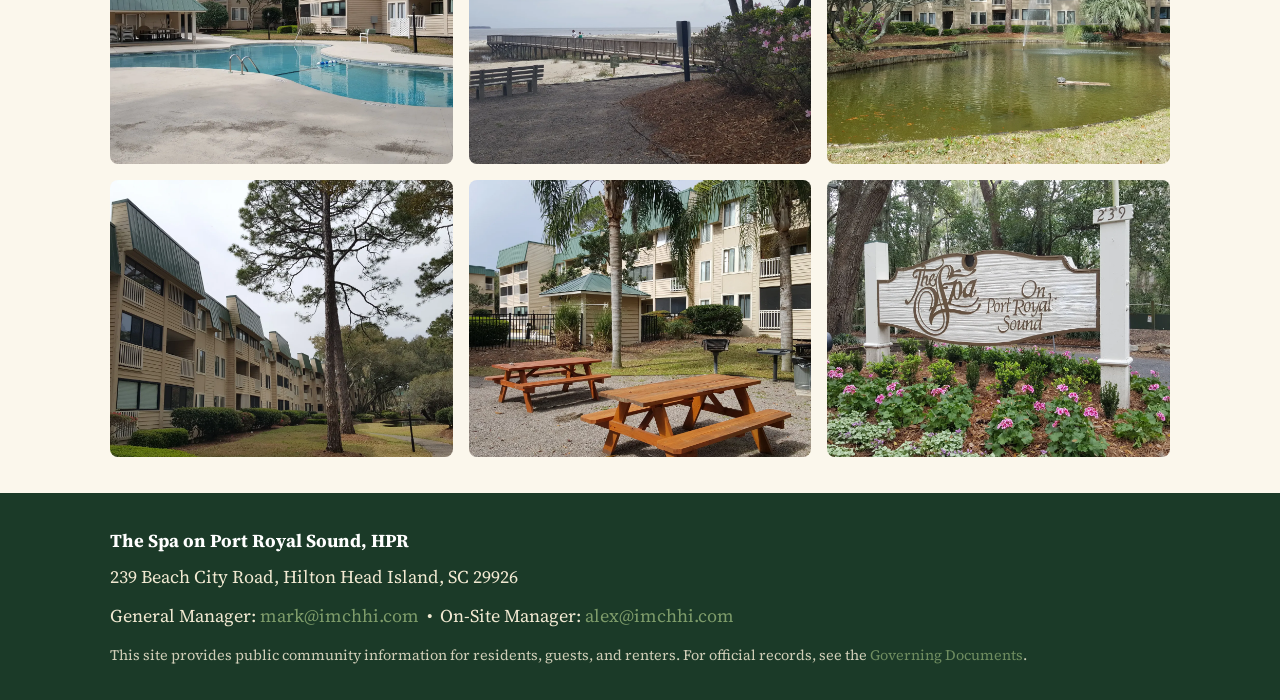
==== commit be9543e5: "Add files via upload Nov 2026 Updates" ====
--- a/index.html
+++ b/index.html
@@ -15,7 +15,7 @@
   <link rel="preconnect" href="https://fonts.gstatic.com" crossorigin>
   <link href="https://fonts.googleapis.com/css2?family=Source+Serif+4:opsz,wght@8..60,400;8..60,600;8..60,700&display=swap" rel="stylesheet">
   <link rel="stylesheet" href="style.css">
-  <link rel="icon" href="data:image/svg+xml,<svg xmlns='http://www.w3.org/2000/svg' viewBox='0 0 100 100'><rect width='100' height='100' rx='20' fill='%231B3A28'/><text x='50' y='68' font-size='52' text-anchor='middle' fill='%23F1E9D2' font-family='serif'>S</text></svg>">
+  <link rel="icon" type="image/png" href="images/rasters/spa%20logo%20favicon.png">
   <script type="application/ld+json">
   {
     "@context": "https://schema.org",
@@ -89,7 +89,7 @@
         <div class="rules-grid">
           <article class="rule-card">
             <h3>Pet Policy</h3>
-            <p>The Spa, HPR does not allow pets on the property. Service / Emotional Support Animals (ESAs) are allowed, but must be pre-registered with the HOA Office <strong>at least 10 days prior to arrival</strong>. Required documents include the submittal form, shot records, and a physician&rsquo;s letter for ESAs.</p>
+            <p>The Spa, HPR does not allow pets on the property. The Spa, HPR will make reasonable accommodations for service animals and Emotional Support Animals (ESAs) as required by applicable fair housing and disability laws. Before bringing an animal onto the property, the owner or resident must contact the HOA Office by email, phone, or in person.</p>
           </article>
 
           <article class="rule-card">
@@ -104,7 +104,7 @@
 
           <article class="rule-card">
             <h3>Pool Hours</h3>
-            <p><strong>Indoor Pool / Fitness Center:</strong> 8:00 AM &ndash; 10:00 PM (requires blue-handled key). <strong>Outdoor Pools:</strong> 8:00 AM &ndash; Sunset (regulated by the state of South Carolina). Children under 18 must be accompanied by a parent or guardian.</p>
+            <p><strong>Indoor Pool / Fitness Center:</strong> 8:00 AM &ndash; 10:00 PM. <strong>Outdoor Pools:</strong> 8:00 AM &ndash; Sunset (regulated by the state of South Carolina). Children under 18 must be accompanied by a parent or guardian.</p>
           </article>
 
           <article class="rule-card">
@@ -120,6 +120,50 @@
 
         <p>Violations of community rules may result in fines; see the <a href="https://www.imchhi.com/_files/ugd/a7227c_1ba12111fc824ec282f892b81226d903.pdf" rel="noopener">Fine Schedule (PDF)</a>.</p>
         <p class="more-link"><a href="rules.html">Read the full rules &rarr;</a></p>
+      </div>
+    </section>
+
+    <section class="section">
+      <div class="container">
+        <h2>Internet &amp; TV Service</h2>
+        <p>Spectrum is The Spa&rsquo;s internet and TV provider. Service is included with the normal association dues.</p>
+        <p><strong>Spectrum Bulk Tenant Customer Support:</strong> <a href="tel:+18336977328">1-833-697-7328</a><br>
+          <strong>Bulk Account #8349 20 041 0103278</strong></p>
+      </div>
+    </section>
+
+    <section class="section section-alt" id="pest-control">
+      <div class="container">
+        <h2>Pest Control Schedule</h2>
+        <p>Orkin visits on the second Wednesday and fourth Thursday of each month. The building cycle repeats every two months.</p>
+        <p><strong>Schedule year: <span id="pest-control-year">2026</span></strong></p>
+        <noscript><p>JavaScript is off; this schedule uses 2026 as the fallback year.</p></noscript>
+        <div class="table-wrap">
+          <table>
+            <thead>
+              <tr>
+                <th scope="col">Month</th>
+                <th scope="col">2nd Wednesday</th>
+                <th scope="col">4th Thursday</th>
+              </tr>
+            </thead>
+            <tbody id="pest-control-months" data-year="2026">
+              <tr><td>January</td><td><time datetime="2026-01-14">14</time> &mdash; Buildings A &amp; F</td><td><time datetime="2026-01-22">22</time> &mdash; Buildings D &amp; I</td></tr>
+              <tr><td>February</td><td><time datetime="2026-02-11">11</time> &mdash; Buildings C, E &amp; G</td><td><time datetime="2026-02-26">26</time> &mdash; Buildings B &amp; H</td></tr>
+              <tr><td>March</td><td><time datetime="2026-03-11">11</time> &mdash; Buildings A &amp; F</td><td><time datetime="2026-03-26">26</time> &mdash; Buildings D &amp; I</td></tr>
+              <tr><td>April</td><td><time datetime="2026-04-08">8</time> &mdash; Buildings C, E &amp; G</td><td><time datetime="2026-04-23">23</time> &mdash; Buildings B &amp; H</td></tr>
+              <tr><td>May</td><td><time datetime="2026-05-13">13</time> &mdash; Buildings A &amp; F</td><td><time datetime="2026-05-28">28</time> &mdash; Buildings D &amp; I</td></tr>
+              <tr><td>June</td><td><time datetime="2026-06-10">10</time> &mdash; Buildings C, E &amp; G</td><td><time datetime="2026-06-25">25</time> &mdash; Buildings B &amp; H</td></tr>
+              <tr><td>July</td><td><time datetime="2026-07-08">8</time> &mdash; Buildings A &amp; F</td><td><time datetime="2026-07-23">23</time> &mdash; Buildings D &amp; I</td></tr>
+              <tr><td>August</td><td><time datetime="2026-08-12">12</time> &mdash; Buildings C, E &amp; G</td><td><time datetime="2026-08-27">27</time> &mdash; Buildings B &amp; H</td></tr>
+              <tr><td>September</td><td><time datetime="2026-09-09">9</time> &mdash; Buildings A &amp; F</td><td><time datetime="2026-09-24">24</time> &mdash; Buildings D &amp; I</td></tr>
+              <tr><td>October</td><td><time datetime="2026-10-14">14</time> &mdash; Buildings C, E &amp; G</td><td><time datetime="2026-10-22">22</time> &mdash; Buildings B &amp; H</td></tr>
+              <tr><td>November</td><td><time datetime="2026-11-11">11</time> &mdash; Buildings A &amp; F</td><td><time datetime="2026-11-26">26</time> &mdash; Buildings D &amp; I</td></tr>
+              <tr><td>December</td><td><time datetime="2026-12-09">9</time> &mdash; Buildings C, E &amp; G</td><td><time datetime="2026-12-24">24</time> &mdash; Buildings B &amp; H</td></tr>
+            </tbody>
+          </table>
+        </div>
+        <p class="mobile-hint">Scroll left and right to see the full pest control schedule.</p>
       </div>
     </section>
 
@@ -170,5 +214,44 @@
     </div>
   </footer>
 
+  <script>
+    (function () {
+      var tableBody = document.getElementById('pest-control-months');
+      var yearLabel = document.getElementById('pest-control-year');
+      if (!tableBody || !yearLabel) return;
+
+      var currentYear = new Date().getFullYear();
+      if (currentYear === Number(tableBody.dataset.year)) return;
+
+      function nthWeekday(year, month, weekday, occurrence) {
+        var firstWeekday = new Date(year, month, 1).getDay();
+        return 1 + ((weekday - firstWeekday + 7) % 7) + (occurrence - 1) * 7;
+      }
+
+      function setVisit(cell, year, month, day, buildings) {
+        var date = document.createElement('time');
+        date.dateTime = year + '-' + String(month + 1).padStart(2, '0') + '-' + String(day).padStart(2, '0');
+        date.textContent = String(day);
+        cell.textContent = '';
+        cell.appendChild(date);
+        cell.appendChild(document.createTextNode(' — ' + buildings));
+      }
+
+      var monthNames = new Intl.DateTimeFormat('en-US', { month: 'long' });
+      var year = String(currentYear).padStart(4, '0');
+      yearLabel.textContent = String(currentYear);
+      tableBody.dataset.year = String(currentYear);
+
+      Array.from(tableBody.rows).forEach(function (row, month) {
+        var oddMonth = month % 2 === 0;
+        var wednesdayDay = nthWeekday(currentYear, month, 3, 2);
+        var thursdayDay = nthWeekday(currentYear, month, 4, 4);
+        row.cells[0].textContent = monthNames.format(new Date(currentYear, month, 1));
+        setVisit(row.cells[1], year, month, wednesdayDay, oddMonth ? 'Buildings A & F' : 'Buildings C, E & G');
+        setVisit(row.cells[2], year, month, thursdayDay, oddMonth ? 'Buildings D & I' : 'Buildings B & H');
+      });
+    }());
+  </script>
+
 </body>
 </html>
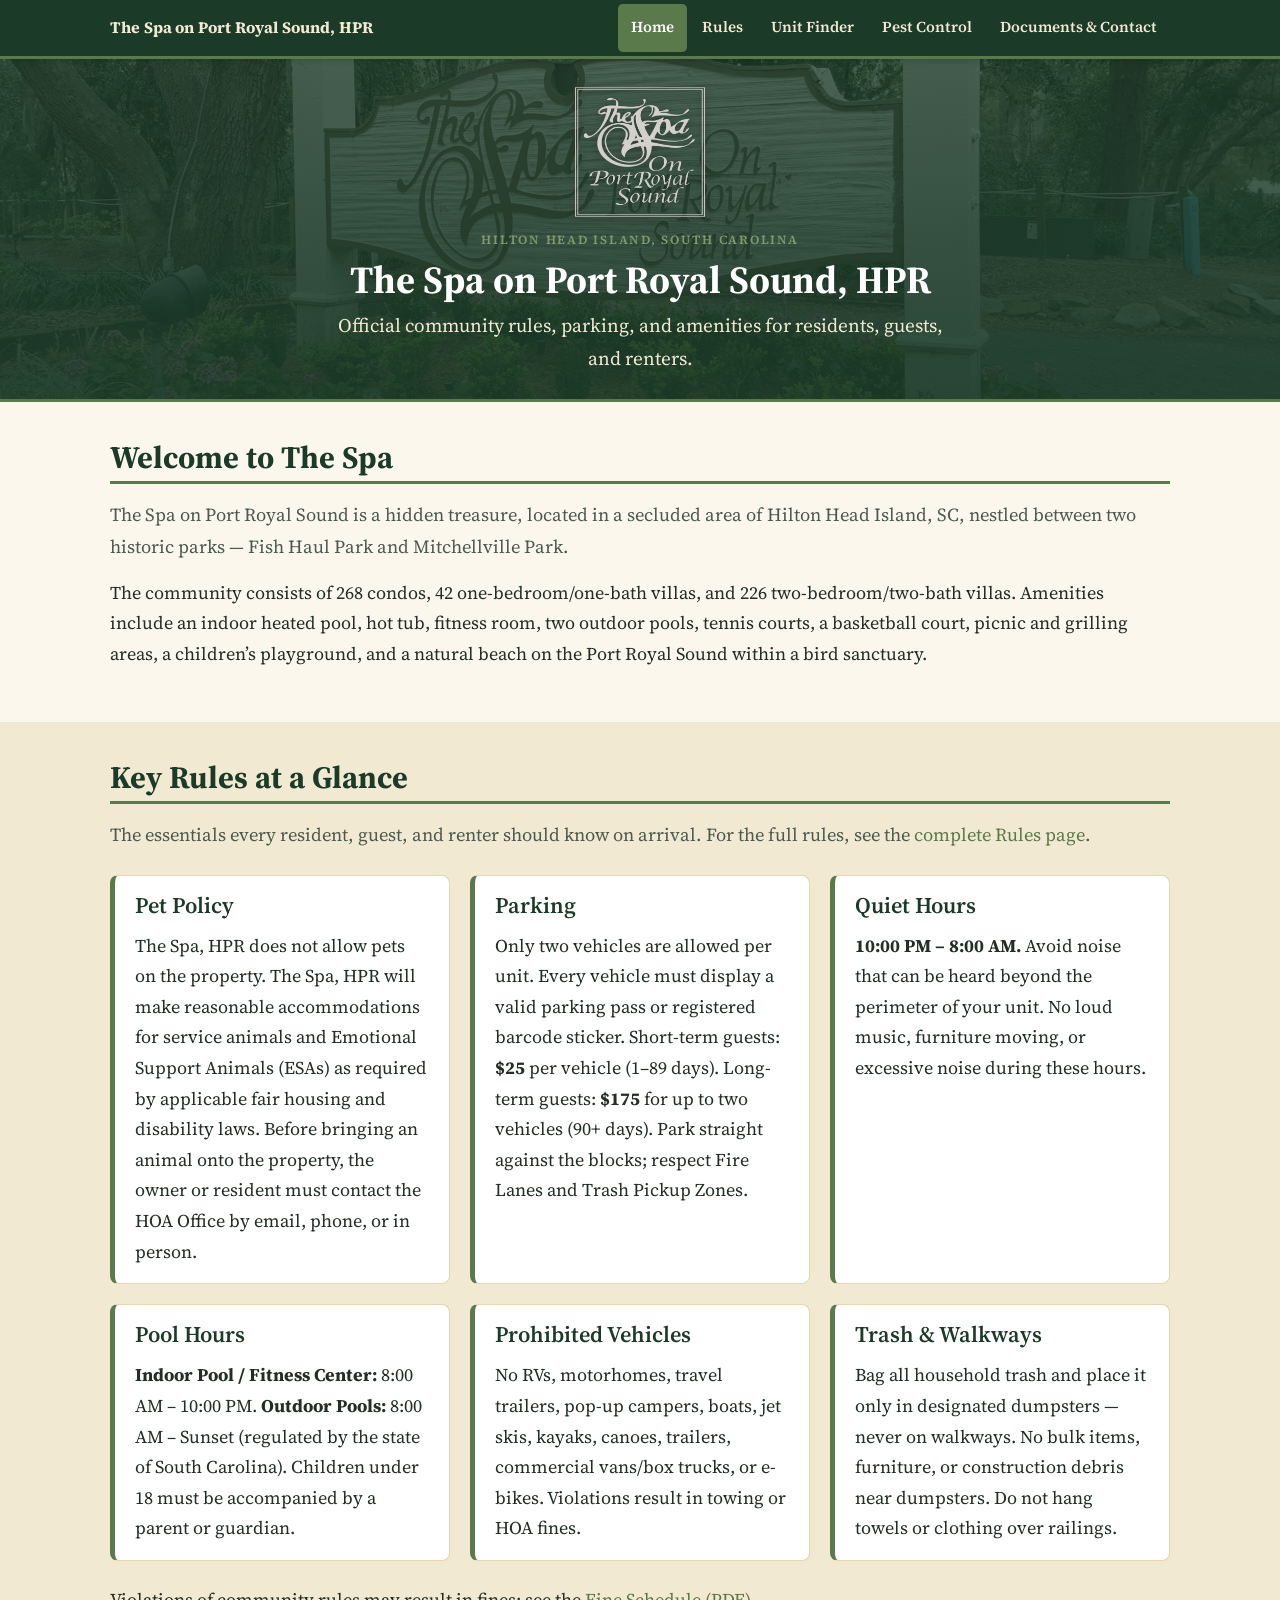
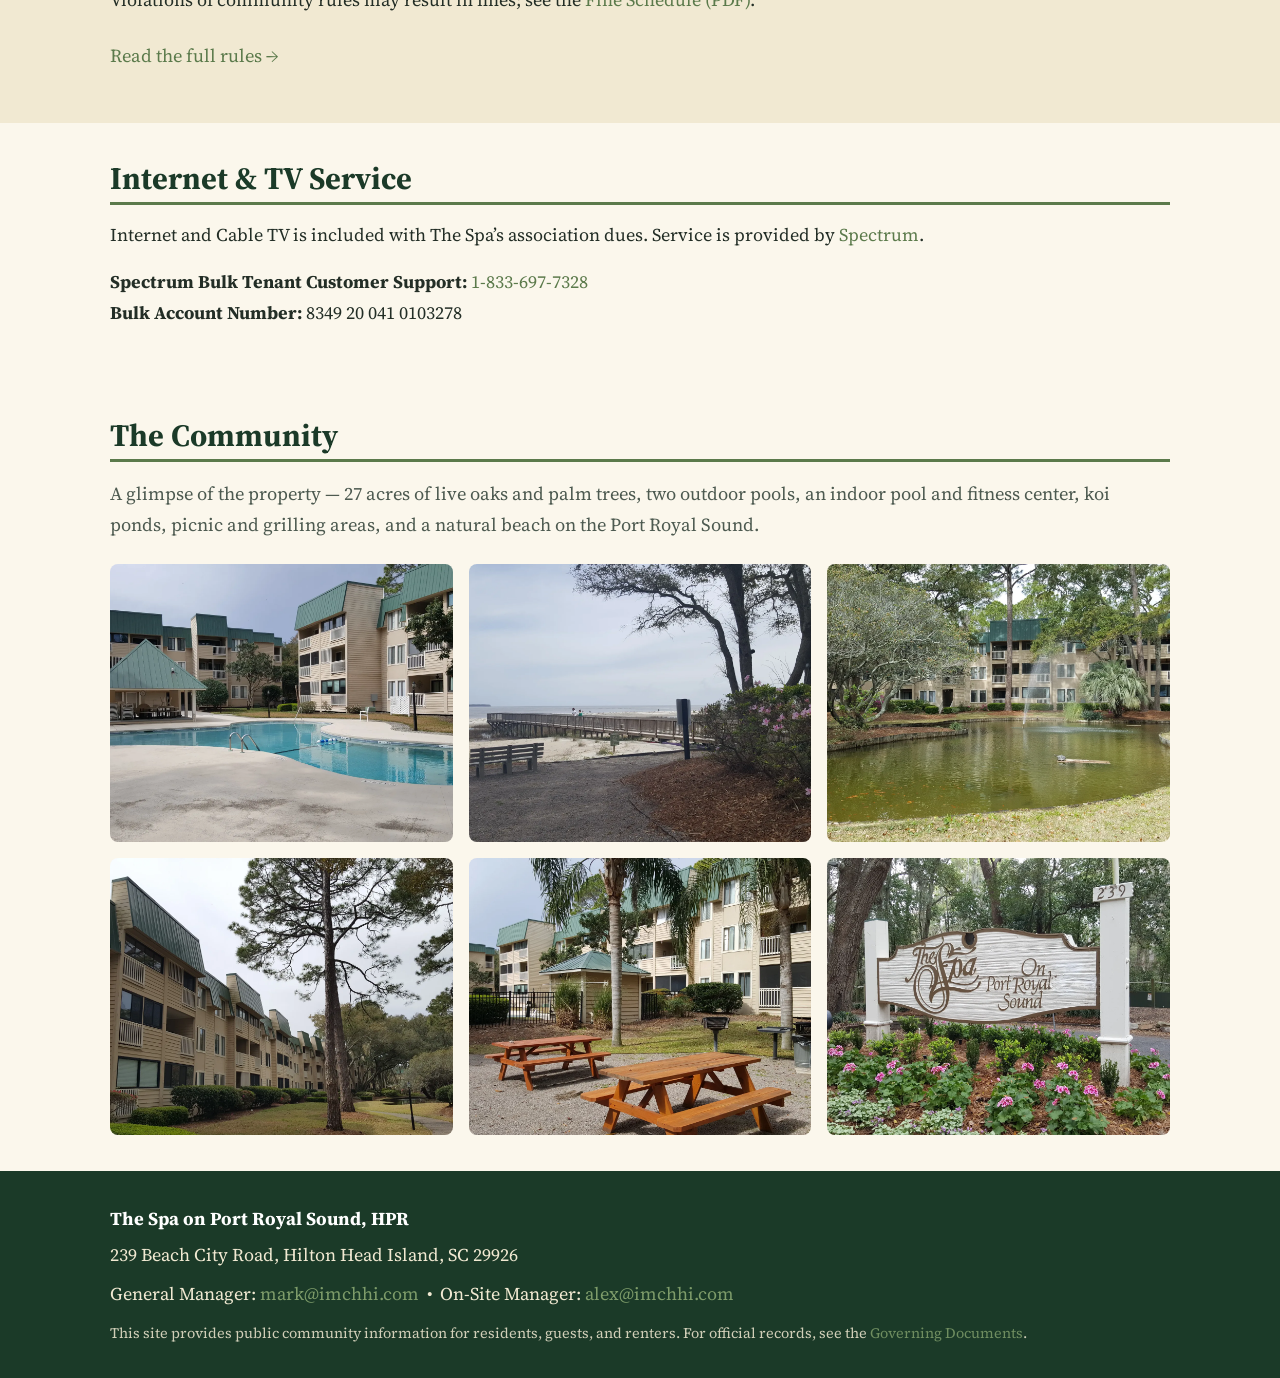
==== commit 62bfeb6f: "Move pest control schedule to its own page; update content and links - Add pest-control.html with th" ====
--- a/index.html
+++ b/index.html
@@ -57,6 +57,7 @@
         <a href="index.html" aria-current="page">Home</a>
         <a href="rules.html">Rules</a>
         <a href="unit-finder.html">Unit Finder</a>
+        <a href="pest-control.html">Pest Control</a>
         <a href="documents.html">Documents &amp; Contact</a>
       </div>
     </div>
@@ -126,44 +127,9 @@
     <section class="section">
       <div class="container">
         <h2>Internet &amp; TV Service</h2>
-        <p>Spectrum is The Spa&rsquo;s internet and TV provider. Service is included with the normal association dues.</p>
+        <p>Internet and Cable TV is included with The Spa&rsquo;s association dues. Service is provided by <a href="https://www.spectrum.com/" rel="noopener">Spectrum</a>.</p>
         <p><strong>Spectrum Bulk Tenant Customer Support:</strong> <a href="tel:+18336977328">1-833-697-7328</a><br>
-          <strong>Bulk Account #8349 20 041 0103278</strong></p>
-      </div>
-    </section>
-
-    <section class="section section-alt" id="pest-control">
-      <div class="container">
-        <h2>Pest Control Schedule</h2>
-        <p>Orkin visits on the second Wednesday and fourth Thursday of each month. The building cycle repeats every two months.</p>
-        <p><strong>Schedule year: <span id="pest-control-year">2026</span></strong></p>
-        <noscript><p>JavaScript is off; this schedule uses 2026 as the fallback year.</p></noscript>
-        <div class="table-wrap">
-          <table>
-            <thead>
-              <tr>
-                <th scope="col">Month</th>
-                <th scope="col">2nd Wednesday</th>
-                <th scope="col">4th Thursday</th>
-              </tr>
-            </thead>
-            <tbody id="pest-control-months" data-year="2026">
-              <tr><td>January</td><td><time datetime="2026-01-14">14</time> &mdash; Buildings A &amp; F</td><td><time datetime="2026-01-22">22</time> &mdash; Buildings D &amp; I</td></tr>
-              <tr><td>February</td><td><time datetime="2026-02-11">11</time> &mdash; Buildings C, E &amp; G</td><td><time datetime="2026-02-26">26</time> &mdash; Buildings B &amp; H</td></tr>
-              <tr><td>March</td><td><time datetime="2026-03-11">11</time> &mdash; Buildings A &amp; F</td><td><time datetime="2026-03-26">26</time> &mdash; Buildings D &amp; I</td></tr>
-              <tr><td>April</td><td><time datetime="2026-04-08">8</time> &mdash; Buildings C, E &amp; G</td><td><time datetime="2026-04-23">23</time> &mdash; Buildings B &amp; H</td></tr>
-              <tr><td>May</td><td><time datetime="2026-05-13">13</time> &mdash; Buildings A &amp; F</td><td><time datetime="2026-05-28">28</time> &mdash; Buildings D &amp; I</td></tr>
-              <tr><td>June</td><td><time datetime="2026-06-10">10</time> &mdash; Buildings C, E &amp; G</td><td><time datetime="2026-06-25">25</time> &mdash; Buildings B &amp; H</td></tr>
-              <tr><td>July</td><td><time datetime="2026-07-08">8</time> &mdash; Buildings A &amp; F</td><td><time datetime="2026-07-23">23</time> &mdash; Buildings D &amp; I</td></tr>
-              <tr><td>August</td><td><time datetime="2026-08-12">12</time> &mdash; Buildings C, E &amp; G</td><td><time datetime="2026-08-27">27</time> &mdash; Buildings B &amp; H</td></tr>
-              <tr><td>September</td><td><time datetime="2026-09-09">9</time> &mdash; Buildings A &amp; F</td><td><time datetime="2026-09-24">24</time> &mdash; Buildings D &amp; I</td></tr>
-              <tr><td>October</td><td><time datetime="2026-10-14">14</time> &mdash; Buildings C, E &amp; G</td><td><time datetime="2026-10-22">22</time> &mdash; Buildings B &amp; H</td></tr>
-              <tr><td>November</td><td><time datetime="2026-11-11">11</time> &mdash; Buildings A &amp; F</td><td><time datetime="2026-11-26">26</time> &mdash; Buildings D &amp; I</td></tr>
-              <tr><td>December</td><td><time datetime="2026-12-09">9</time> &mdash; Buildings C, E &amp; G</td><td><time datetime="2026-12-24">24</time> &mdash; Buildings B &amp; H</td></tr>
-            </tbody>
-          </table>
-        </div>
-        <p class="mobile-hint">Scroll left and right to see the full pest control schedule.</p>
+          <strong>Bulk Account Number:</strong> 8349 20 041 0103278</p>
       </div>
     </section>
 
@@ -214,44 +180,5 @@
     </div>
   </footer>
 
-  <script>
-    (function () {
-      var tableBody = document.getElementById('pest-control-months');
-      var yearLabel = document.getElementById('pest-control-year');
-      if (!tableBody || !yearLabel) return;
-
-      var currentYear = new Date().getFullYear();
-      if (currentYear === Number(tableBody.dataset.year)) return;
-
-      function nthWeekday(year, month, weekday, occurrence) {
-        var firstWeekday = new Date(year, month, 1).getDay();
-        return 1 + ((weekday - firstWeekday + 7) % 7) + (occurrence - 1) * 7;
-      }
-
-      function setVisit(cell, year, month, day, buildings) {
-        var date = document.createElement('time');
-        date.dateTime = year + '-' + String(month + 1).padStart(2, '0') + '-' + String(day).padStart(2, '0');
-        date.textContent = String(day);
-        cell.textContent = '';
-        cell.appendChild(date);
-        cell.appendChild(document.createTextNode(' — ' + buildings));
-      }
-
-      var monthNames = new Intl.DateTimeFormat('en-US', { month: 'long' });
-      var year = String(currentYear).padStart(4, '0');
-      yearLabel.textContent = String(currentYear);
-      tableBody.dataset.year = String(currentYear);
-
-      Array.from(tableBody.rows).forEach(function (row, month) {
-        var oddMonth = month % 2 === 0;
-        var wednesdayDay = nthWeekday(currentYear, month, 3, 2);
-        var thursdayDay = nthWeekday(currentYear, month, 4, 4);
-        row.cells[0].textContent = monthNames.format(new Date(currentYear, month, 1));
-        setVisit(row.cells[1], year, month, wednesdayDay, oddMonth ? 'Buildings A & F' : 'Buildings C, E & G');
-        setVisit(row.cells[2], year, month, thursdayDay, oddMonth ? 'Buildings D & I' : 'Buildings B & H');
-      });
-    }());
-  </script>
-
 </body>
 </html>
--- a/style.css
+++ b/style.css
@@ -231,12 +231,26 @@
   border-left: 4px solid var(--moss);
 }
 
+/* Screen-reader-only text */
+.visually-hidden {
+  position: absolute;
+  width: 1px;
+  height: 1px;
+  margin: -1px;
+  padding: 0;
+  overflow: hidden;
+  clip: rect(0 0 0 0);
+  white-space: nowrap;
+  border: 0;
+}
+
 /* Tables */
 .table-wrap { overflow-x: auto; }
 table { width: 100%; border-collapse: collapse; font-size: 1.05rem; min-width: 32rem; }
 thead th { background: var(--green-deep); color: var(--cream); text-align: left; padding: .75rem 1rem; }
 tbody td { padding: .75rem 1rem; border-bottom: 1px solid var(--cream-deep); }
 tbody tr:nth-child(even) { background: var(--cream); }
+#pest-control-months time { font-weight: 700; }
 
 /* Amenity photos */
 .amenity-photos { display: grid; grid-template-columns: repeat(3, 1fr); gap: 1.25rem; margin: 1.5rem 0 0; }
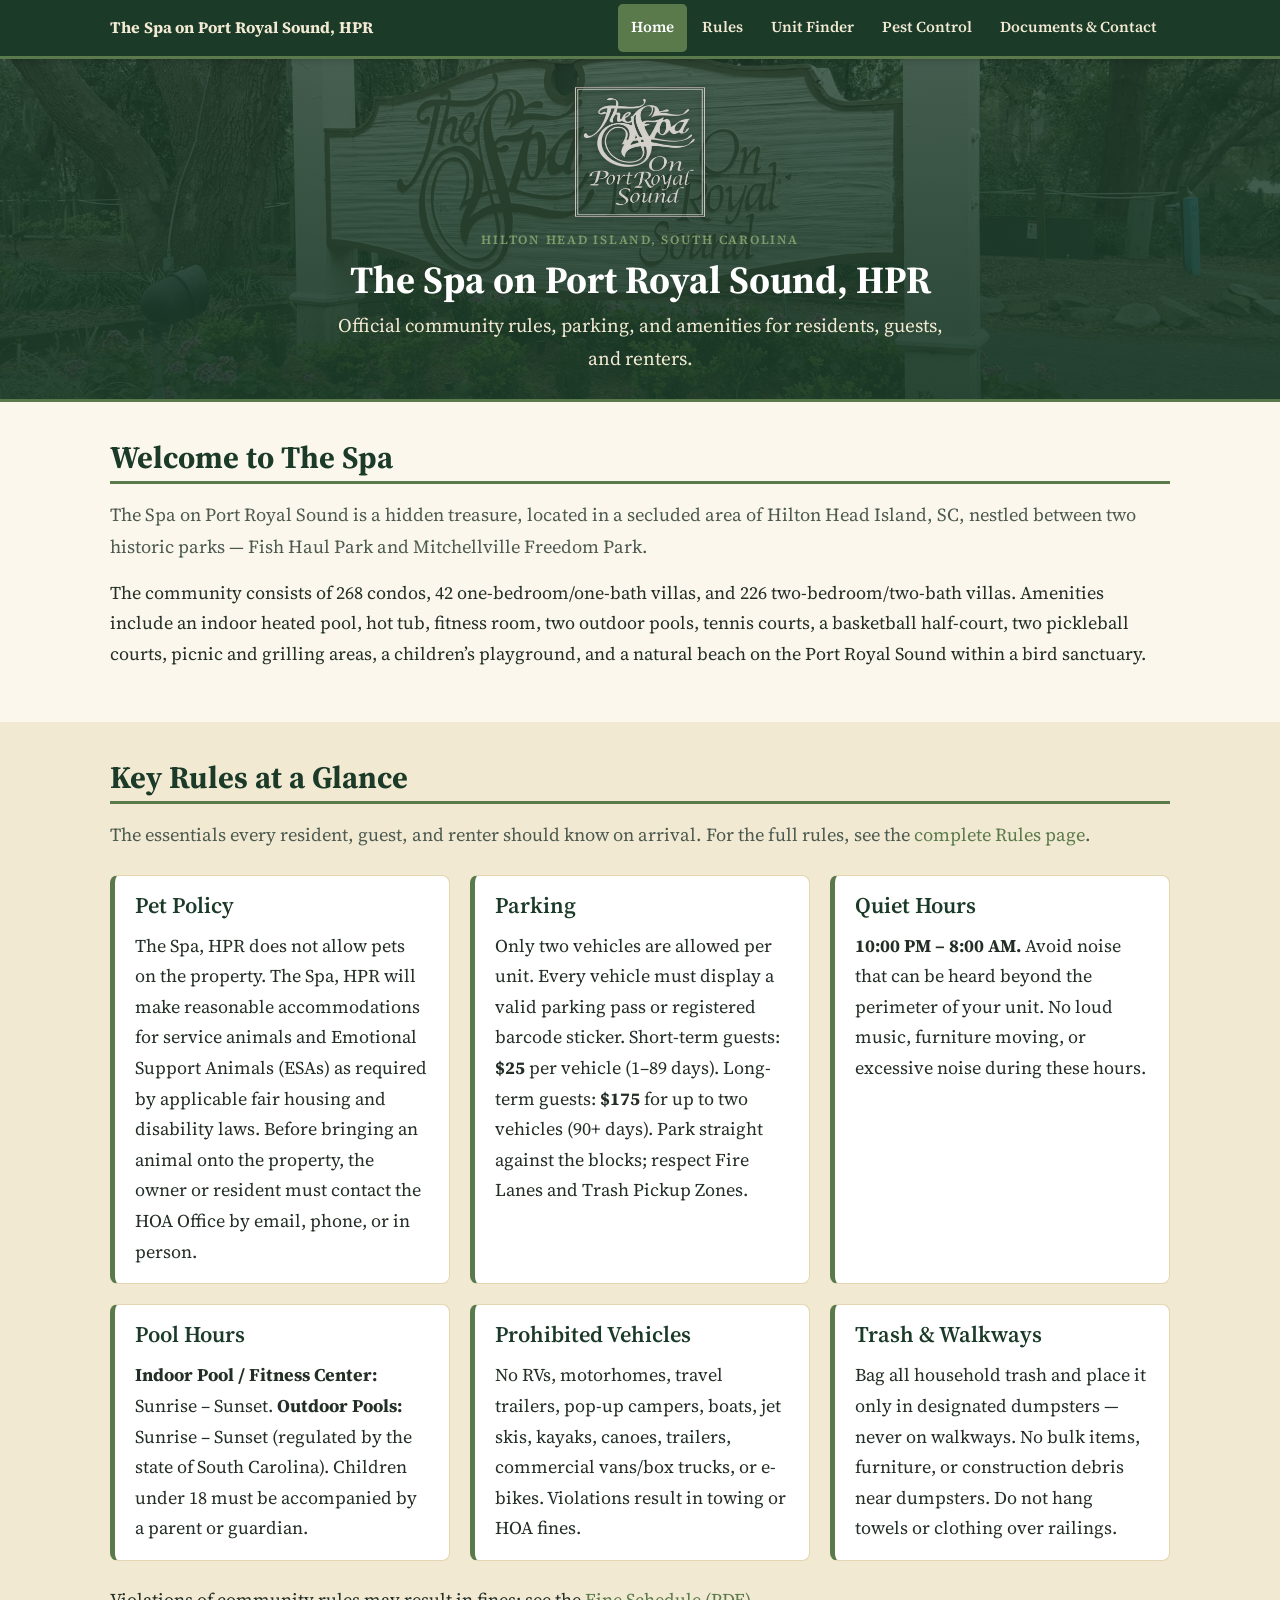
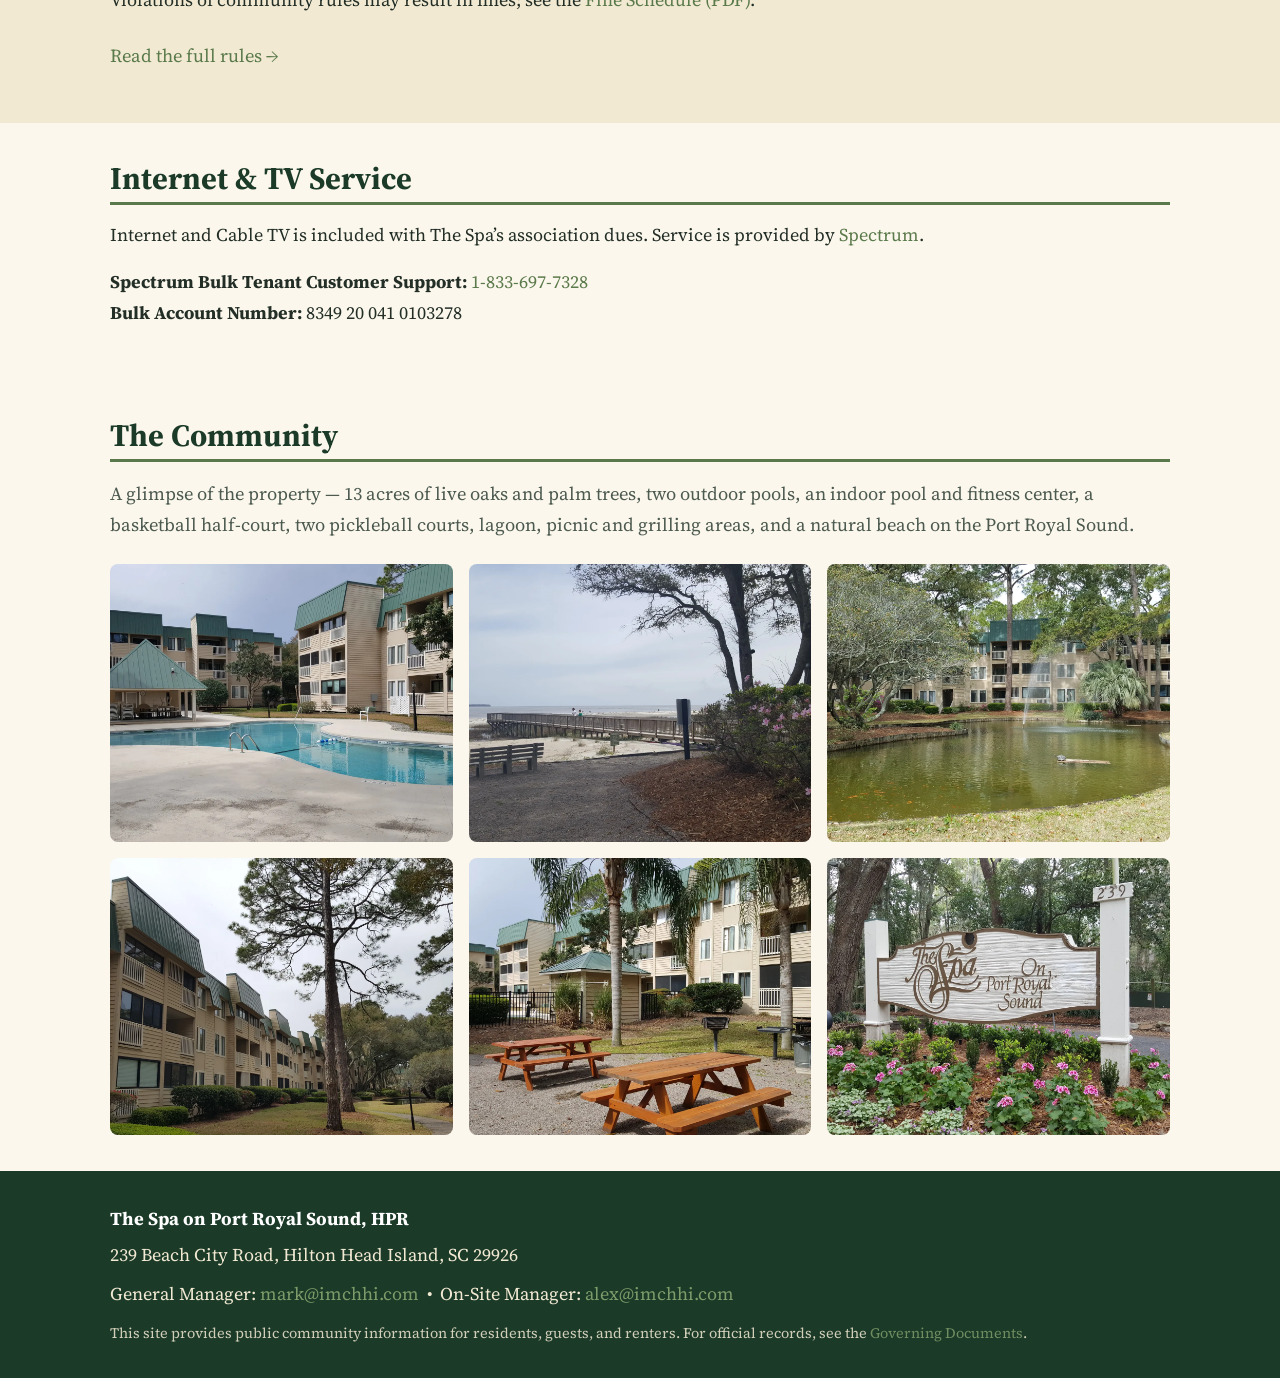
==== commit 90430f1d: "Minor wording changes, adding pickleball as an amenity in multiple sections." ====
--- a/index.html
+++ b/index.html
@@ -77,8 +77,8 @@
     <section class="section">
       <div class="container">
         <h2>Welcome to The Spa</h2>
-        <p class="lede">The Spa on Port Royal Sound is a hidden treasure, located in a secluded area of Hilton Head Island, SC, nestled between two historic parks — Fish Haul Park and Mitchellville Park.</p>
-        <p>The community consists of 268 condos, 42 one-bedroom/one-bath villas, and 226 two-bedroom/two-bath villas. Amenities include an indoor heated pool, hot tub, fitness room, two outdoor pools, tennis courts, a basketball court, picnic and grilling areas, a children&rsquo;s playground, and a natural beach on the Port Royal Sound within a bird sanctuary.</p>
+        <p class="lede">The Spa on Port Royal Sound is a hidden treasure, located in a secluded area of Hilton Head Island, SC, nestled between two historic parks — Fish Haul Park and Mitchellville Freedom Park.</p>
+        <p>The community consists of 268 condos, 42 one-bedroom/one-bath villas, and 226 two-bedroom/two-bath villas. Amenities include an indoor heated pool, hot tub, fitness room, two outdoor pools, tennis courts, a basketball half-court, two pickleball courts, picnic and grilling areas, a children&rsquo;s playground, and a natural beach on the Port Royal Sound within a bird sanctuary.</p>
       </div>
     </section>
 
@@ -105,7 +105,7 @@
 
           <article class="rule-card">
             <h3>Pool Hours</h3>
-            <p><strong>Indoor Pool / Fitness Center:</strong> 8:00 AM &ndash; 10:00 PM. <strong>Outdoor Pools:</strong> 8:00 AM &ndash; Sunset (regulated by the state of South Carolina). Children under 18 must be accompanied by a parent or guardian.</p>
+            <p><strong>Indoor Pool / Fitness Center:</strong> Sunrise &ndash; Sunset. <strong>Outdoor Pools:</strong> Sunrise &ndash; Sunset (regulated by the state of South Carolina). Children under 18 must be accompanied by a parent or guardian.</p>
           </article>
 
           <article class="rule-card">
@@ -136,7 +136,7 @@
     <section class="section" id="community">
       <div class="container">
         <h2>The Community</h2>
-        <p class="lede">A glimpse of the property &mdash; 27 acres of live oaks and palm trees, two outdoor pools, an indoor pool and fitness center, koi ponds, picnic and grilling areas, and a natural beach on the Port Royal Sound.</p>
+        <p class="lede">A glimpse of the property &mdash; 13 acres of live oaks and palm trees, two outdoor pools, an indoor pool and fitness center, a basketball half-court, two pickleball courts, lagoon, picnic and grilling areas, and a natural beach on the Port Royal Sound.</p>
         <div class="photo-gallery" role="list">
           <figure class="photo-tile" role="listitem">
             <img src="images/rasters/photos/outdoor-pool-hottub.webp" alt="Outdoor pool with hot tub surrounded by live oaks" loading="lazy" width="800" height="534">
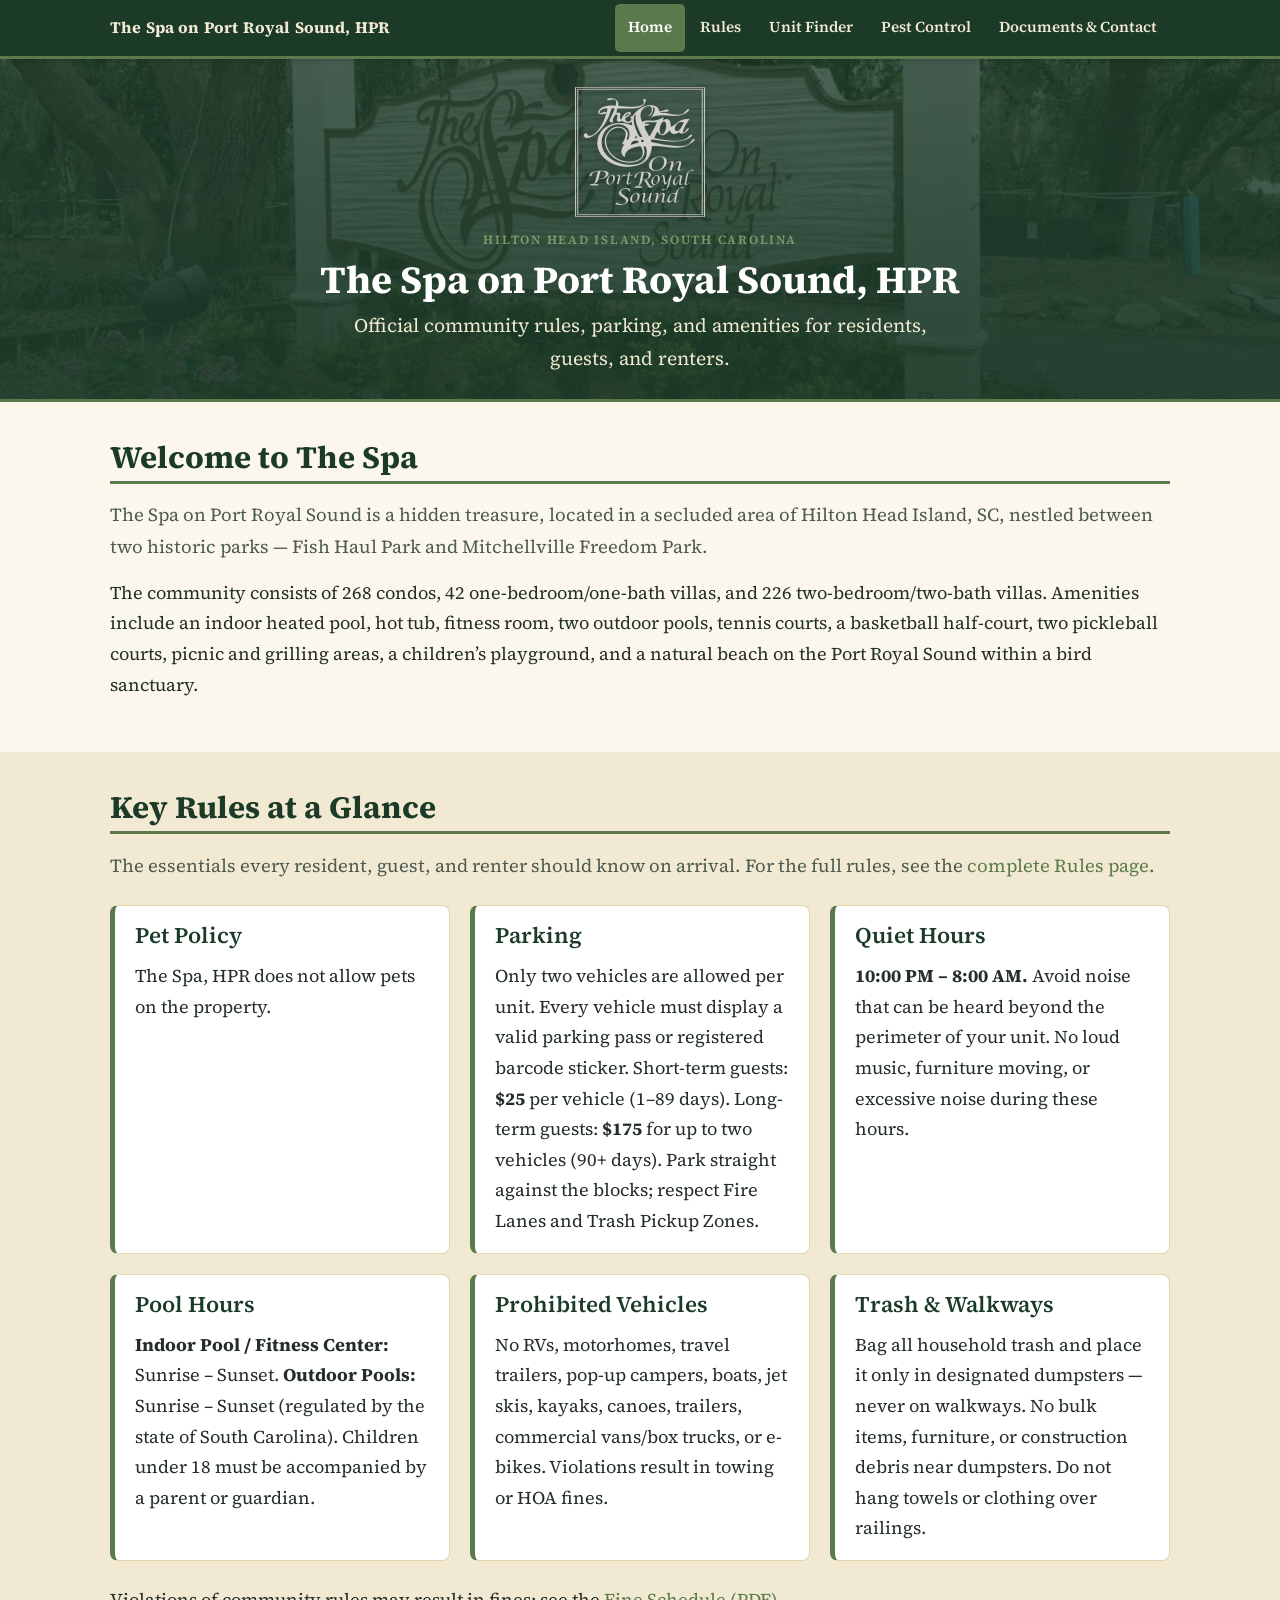
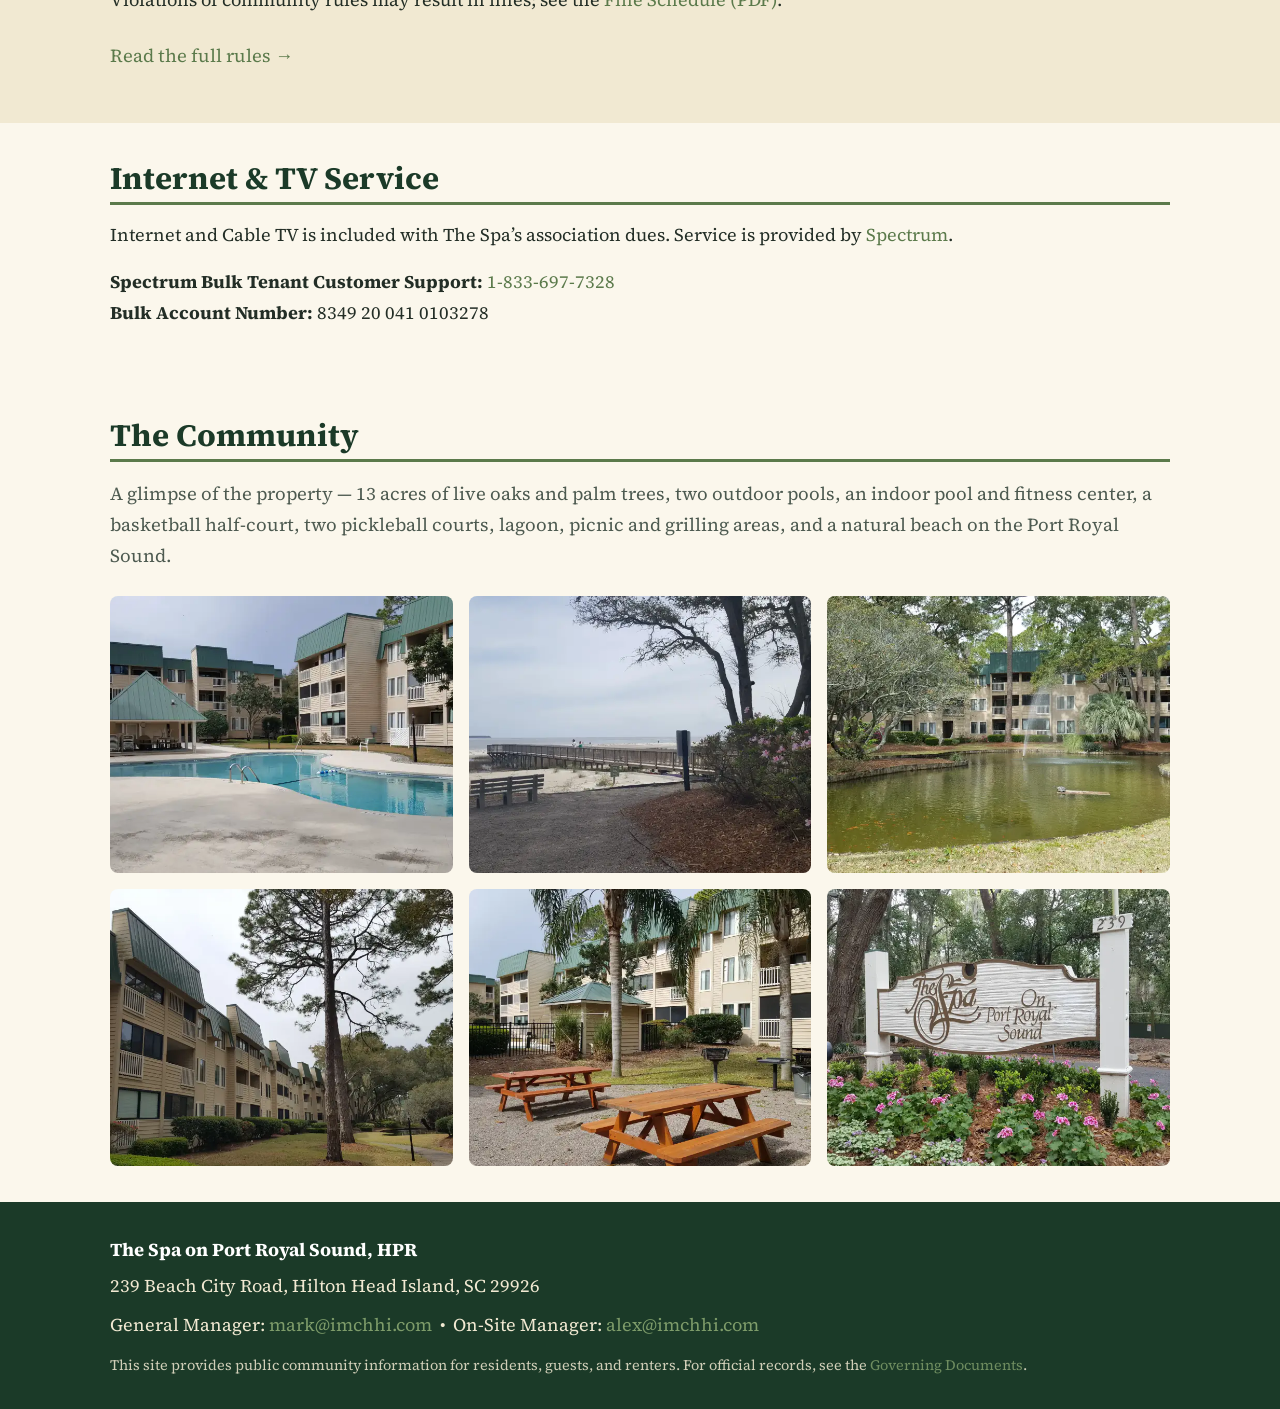
==== commit b296415b: "Cut page weight ~5x: size images for display, drop third-party fonts - Photos: the 8 in-use images n" ====
--- a/index.html
+++ b/index.html
@@ -10,19 +10,21 @@
   <meta property="og:title" content="The Spa on Port Royal Sound, HPR">
   <meta property="og:description" content="Official rules, parking, pool hours, and info for residents, guests, and renters. 239 Beach City Road, Hilton Head Island, SC.">
   <meta property="og:type" content="website">
-  <meta property="og:image" content="images/rasters/photos/entrance-sign-flowers.webp">
-  <link rel="preconnect" href="https://fonts.googleapis.com">
-  <link rel="preconnect" href="https://fonts.gstatic.com" crossorigin>
-  <link href="https://fonts.googleapis.com/css2?family=Source+Serif+4:opsz,wght@8..60,400;8..60,600;8..60,700&display=swap" rel="stylesheet">
+  <meta property="og:image" content="https://thespahpr.org/images/og-entrance-1200x630.jpg">
+  <meta property="og:image:width" content="1200">
+  <meta property="og:image:height" content="630">
+  <meta property="og:url" content="https://thespahpr.org/">
+  <link rel="preload" href="fonts/source-serif-4-latin-var.woff2" as="font" type="font/woff2" crossorigin>
   <link rel="stylesheet" href="style.css">
-  <link rel="icon" type="image/png" href="images/rasters/spa%20logo%20favicon.png">
+  <link rel="icon" type="image/png" sizes="48x48" href="images/favicon-48.png">
+  <link rel="apple-touch-icon" href="images/apple-touch-icon-180.png">
   <script type="application/ld+json">
   {
     "@context": "https://schema.org",
     "@type": ["Place", "TouristAttraction"],
     "name": "The Spa on Port Royal Sound, HPR",
     "description": "A 268-condo and 268-villa community on Hilton Head Island, SC, on the Port Royal Sound. Amenities include an indoor heated pool, hot tub, fitness center, two outdoor pools, tennis courts, playground, and a natural beach in a bird sanctuary.",
-    "url": "",
+    "url": "https://thespahpr.org/",
     "address": {
       "@type": "PostalAddress",
       "streetAddress": "239 Beach City Road",
@@ -64,8 +66,9 @@
   </nav>
 
   <header class="masthead" role="banner">
+    <img class="masthead-bg" src="images/hero-entrance-1152.webp" alt="" width="1152" height="648" fetchpriority="high" decoding="async">
     <div class="container masthead-inner">
-      <img class="site-logo" src="images/rasters/spa%20logo%20square%20inverted%20backgroundless.png" alt="The Spa on Port Royal Sound, HPR logo">
+      <img class="site-logo" src="images/rasters/site-logo-260.webp" alt="The Spa on Port Royal Sound, HPR logo" width="260" height="260">
       <p class="masthead-eyebrow">Hilton Head Island, South Carolina</p>
       <h1>The Spa on Port Royal Sound, HPR</h1>
       <p class="masthead-tagline">Official community rules, parking, and amenities for residents, guests, and renters.</p>
@@ -90,7 +93,7 @@
         <div class="rules-grid">
           <article class="rule-card">
             <h3>Pet Policy</h3>
-            <p>The Spa, HPR does not allow pets on the property. The Spa, HPR will make reasonable accommodations for service animals and Emotional Support Animals (ESAs) as required by applicable fair housing and disability laws. Before bringing an animal onto the property, the owner or resident must contact the HOA Office by email, phone, or in person.</p>
+            <p>The Spa, HPR does not allow pets on the property.</p>
           </article>
 
           <article class="rule-card">
@@ -139,27 +142,27 @@
         <p class="lede">A glimpse of the property &mdash; 13 acres of live oaks and palm trees, two outdoor pools, an indoor pool and fitness center, a basketball half-court, two pickleball courts, lagoon, picnic and grilling areas, and a natural beach on the Port Royal Sound.</p>
         <div class="photo-gallery" role="list">
           <figure class="photo-tile" role="listitem">
-            <img src="images/rasters/photos/outdoor-pool-hottub.webp" alt="Outdoor pool with hot tub surrounded by live oaks" loading="lazy" width="800" height="534">
+            <img src="images/rasters/photos/outdoor-pool-hottub-800.webp" srcset="images/rasters/photos/outdoor-pool-hottub-400.webp 400w, images/rasters/photos/outdoor-pool-hottub-800.webp 800w" sizes="(max-width: 640px) 45vw, 33vw" alt="Outdoor pool with hot tub surrounded by live oaks" loading="lazy" decoding="async" width="800" height="534">
             <figcaption>Outdoor pool &amp; hot tub</figcaption>
           </figure>
           <figure class="photo-tile" role="listitem">
-            <img src="images/rasters/photos/beach-boardwalk-pier.webp" alt="Wooden boardwalk leading to the natural beach on Port Royal Sound" loading="lazy" width="800" height="534">
+            <img src="images/rasters/photos/beach-boardwalk-pier-800.webp" srcset="images/rasters/photos/beach-boardwalk-pier-400.webp 400w, images/rasters/photos/beach-boardwalk-pier-800.webp 800w" sizes="(max-width: 640px) 45vw, 33vw" alt="Wooden boardwalk leading to the natural beach on Port Royal Sound" loading="lazy" decoding="async" width="800" height="534">
             <figcaption>Natural beach on Port Royal Sound</figcaption>
           </figure>
           <figure class="photo-tile" role="listitem">
-            <img src="images/rasters/photos/koi-pond-fountain.webp" alt="Koi pond with fountain surrounded by landscaping" loading="lazy" width="800" height="534">
+            <img src="images/rasters/photos/koi-pond-fountain-800.webp" srcset="images/rasters/photos/koi-pond-fountain-400.webp 400w, images/rasters/photos/koi-pond-fountain-800.webp 800w" sizes="(max-width: 640px) 45vw, 33vw" alt="Koi pond with fountain surrounded by landscaping" loading="lazy" decoding="async" width="800" height="534">
             <figcaption>Koi pond &amp; gardens</figcaption>
           </figure>
           <figure class="photo-tile" role="listitem">
-            <img src="images/rasters/photos/building-exterior-pines.webp" alt="Condo building exterior with green metal roofs under pine trees" loading="lazy" width="800" height="534">
+            <img src="images/rasters/photos/building-exterior-pines-800.webp" srcset="images/rasters/photos/building-exterior-pines-400.webp 400w, images/rasters/photos/building-exterior-pines-800.webp 800w" sizes="(max-width: 640px) 45vw, 33vw" alt="Condo building exterior with green metal roofs under pine trees" loading="lazy" decoding="async" width="800" height="534">
             <figcaption>Condo &amp; villa buildings</figcaption>
           </figure>
           <figure class="photo-tile" role="listitem">
-            <img src="images/rasters/photos/picnic-grills.webp" alt="Picnic tables and charcoal grills between buildings" loading="lazy" width="800" height="534">
+            <img src="images/rasters/photos/picnic-grills-800.webp" srcset="images/rasters/photos/picnic-grills-400.webp 400w, images/rasters/photos/picnic-grills-800.webp 800w" sizes="(max-width: 640px) 45vw, 33vw" alt="Picnic tables and charcoal grills between buildings" loading="lazy" decoding="async" width="800" height="534">
             <figcaption>Picnic &amp; grilling areas</figcaption>
           </figure>
           <figure class="photo-tile" role="listitem">
-            <img src="images/rasters/photos/entrance-sign-flowers.webp" alt="The Spa on Port Royal Sound entrance sign with pink flowers" loading="lazy" width="800" height="534">
+            <img src="images/rasters/photos/entrance-sign-flowers-800.webp" srcset="images/rasters/photos/entrance-sign-flowers-400.webp 400w, images/rasters/photos/entrance-sign-flowers-800.webp 800w" sizes="(max-width: 640px) 45vw, 33vw" alt="The Spa on Port Royal Sound entrance sign with pink flowers" loading="lazy" decoding="async" width="800" height="534">
             <figcaption>Entrance, 239 Beach City Road</figcaption>
           </figure>
         </div>
--- a/style.css
+++ b/style.css
@@ -1,4 +1,15 @@
 /* The Spa on Port Royal Sound, HPR — styles */
+
+/* Source Serif 4 — self-hosted latin subset, variable weight 400–700.
+   Eliminates the third-party Google Fonts request. SIL Open Font License. */
+@font-face {
+  font-family: 'Source Serif 4';
+  font-style: normal;
+  font-weight: 400 700;
+  font-display: swap;
+  src: url('fonts/source-serif-4-latin-var.woff2') format('woff2');
+  unicode-range: U+0000-00FF, U+0131, U+0152-0153, U+02BB-02BC, U+02C6, U+02DA, U+02DC, U+0304, U+0308, U+0329, U+2000-206F, U+20AC, U+2122, U+2191, U+2193, U+2212, U+2215, U+FEFF, U+FFFD;
+}
 
 :root {
   /* Hunter-green palette */
@@ -96,15 +107,30 @@
 /* Masthead (home) */
 .masthead {
   position: relative;
+  overflow: hidden;
   color: var(--cream);
   text-align: center;
-  background:
-    linear-gradient(rgba(27,58,40,.78), rgba(27,58,40,.92)),
-    url("images/rasters/photos/entrance-sign-flowers.webp") center/cover no-repeat;
   background-color: var(--green-deep);
   border-bottom: 3px solid var(--moss);
 }
-.masthead-inner { max-width: var(--maxw); margin: 0 auto; padding: 1.75rem 1.25rem 1.5rem; }
+.masthead-bg {
+  position: absolute;
+  inset: 0;
+  z-index: 0;
+  width: 100%;
+  height: 100%;
+  object-fit: cover;
+  object-position: center;
+}
+.masthead::after {
+  content: "";
+  position: absolute;
+  inset: 0;
+  z-index: 1;
+  background: linear-gradient(rgba(27,58,40,.78), rgba(27,58,40,.92));
+  pointer-events: none;
+}
+.masthead-inner { position: relative; z-index: 2; max-width: var(--maxw); margin: 0 auto; padding: 1.75rem 1.25rem 1.5rem; }
 .masthead-eyebrow {
   text-transform: uppercase;
   letter-spacing: .14em;
@@ -290,228 +316,6 @@
 .doc-links li { margin-bottom: .6rem; }
 .doc-links a { font-weight: 600; font-size: 1.1rem; }
 .doc-links a::before { content: "\1F4C4\00a0"; }
-
-/* Unit Finder (unit-finder.html) */
-.finder-search {
-  background: var(--white);
-  border: 1px solid var(--cream-deep);
-  border-left: 5px solid var(--moss);
-  border-radius: .5rem;
-  padding: 1rem 1.25rem;
-  display: flex;
-  flex-wrap: wrap;
-  align-items: center;
-  gap: .8rem;
-  margin: 0 0 1.5rem;
-}
-.finder-search label {
-  font-size: .95rem;
-  font-weight: 600;
-  color: var(--green-deep);
-  text-transform: uppercase;
-  letter-spacing: .06em;
-}
-.finder-search input {
-  font-family: var(--serif);
-  font-size: 1.1rem;
-  font-weight: 600;
-  color: var(--ink);
-  background: var(--paper);
-  border: 2px solid var(--cream-deep);
-  border-radius: .35rem;
-  padding: .5rem .8rem;
-  width: 9rem;
-  letter-spacing: .05em;
-  outline: none;
-  transition: border-color .2s, background .2s;
-}
-.finder-search input:focus {
-  border-color: var(--moss);
-  background: var(--white);
-}
-.finder-search button {
-  font-family: var(--serif);
-  font-size: 1rem;
-  font-weight: 600;
-  color: var(--white);
-  background: var(--moss);
-  border: none;
-  border-radius: .35rem;
-  padding: .55rem 1.3rem;
-  cursor: pointer;
-  letter-spacing: .04em;
-  transition: background .2s;
-}
-.finder-search button:hover, .finder-search button:focus {
-  background: var(--green-mid);
-  outline: none;
-}
-
-.result-badge {
-  margin-left: auto;
-  font-size: .9rem;
-  font-weight: 600;
-  color: var(--green-deep);
-  background: var(--cream);
-  border-radius: 1rem;
-  padding: .35rem .95rem;
-  letter-spacing: .02em;
-}
-.result-badge.error {
-  color: var(--warn-ink);
-  background: var(--warn-bg);
-}
-.result-badge.hidden { display: none; }
-
-.finder-panels {
-  display: grid;
-  grid-template-columns: 1fr;
-  gap: 2rem;
-}
-.finder-map { margin: 0; }
-.finder-section-title {
-  font-size: 1rem;
-  font-weight: 700;
-  color: var(--green-deep);
-  text-transform: uppercase;
-  letter-spacing: .08em;
-  padding-bottom: .35rem;
-  margin: 0 0 .75rem;
-  border-bottom: 2px solid var(--moss);
-}
-
-#overview-svg-wrap svg {
-  width: 100%;
-  height: auto;
-  display: block;
-  border: 0 !important;
-  border-radius: 0 !important;
-  background: transparent !important;
-  font-family: var(--serif) !important;
-}
-#overview-svg-wrap .building.highlighted,
-#overview-svg-wrap .building.highlighted:hover {
-  fill: #E8B339 !important;
-  stroke: #B8860B !important;
-  stroke-width: 3 !important;
-}
-
-.detail-placeholder {
-  color: var(--ink-soft);
-  font-size: 1rem;
-  text-align: center;
-  padding: 1.5rem 1rem;
-  font-style: italic;
-}
-
-.bldg-detail { width: 100%; }
-.bldg-label {
-  font-size: 1.4rem;
-  font-weight: 600;
-  color: var(--green-deep);
-  text-align: center;
-  margin: 0 0 .25rem;
-}
-.bldg-sublabel {
-  font-size: .85rem;
-  color: var(--ink-soft);
-  text-align: center;
-  text-transform: uppercase;
-  letter-spacing: .08em;
-  margin: 0 0 .9rem;
-}
-
-.building-grid {
-  display: grid;
-  grid-template-rows: repeat(3, auto);
-  gap: 3px;
-  width: 100%;
-  min-width: max-content;
-}
-.floor-row { display: contents; }
-.stair-cell {
-  background: #A88A5C;
-  border-radius: 3px;
-  display: flex;
-  align-items: center;
-  justify-content: center;
-  font-size: .75rem;
-  font-weight: 700;
-  color: var(--white);
-  letter-spacing: .04em;
-  writing-mode: horizontal-tb;
-  padding: 6px 4px;
-  min-height: 0;
-  grid-row: 1 / 4;
-}
-.unit-cell {
-  background: var(--cream);
-  border: 1.5px solid var(--cream-deep);
-  border-radius: 3px;
-  display: flex;
-  align-items: center;
-  justify-content: center;
-  font-size: .72rem;
-  font-weight: 500;
-  color: var(--ink);
-  padding: 4px 2px;
-  min-height: 2.4rem;
-  text-align: center;
-  line-height: 1.15;
-  transition: background .25s, border-color .25s, transform .25s;
-}
-.unit-cell.highlighted {
-  background: #E8B339;
-  border-color: #B8860B;
-  color: var(--ink);
-  font-weight: 700;
-  box-shadow: 0 0 0 2px rgba(184,134,11,.35);
-  transform: scale(1.06);
-  z-index: 1;
-  position: relative;
-}
-.unit-cell.beach-stack {
-  background: #D4E2DA;
-  border-color: var(--moss-light);
-}
-.floor-label {
-  display: flex;
-  align-items: center;
-  justify-content: center;
-  font-size: .72rem;
-  font-weight: 600;
-  color: var(--ink-soft);
-}
-
-.compass-note {
-  font-size: .85rem;
-  color: var(--ink-soft);
-  text-align: center;
-  margin-top: .75rem;
-  font-style: italic;
-}
-
-.legend {
-  display: flex;
-  flex-wrap: wrap;
-  gap: .8rem;
-  justify-content: center;
-  margin-top: .75rem;
-}
-.legend-item {
-  display: flex;
-  align-items: center;
-  gap: .4rem;
-  font-size: .8rem;
-  color: var(--ink-soft);
-}
-.legend-swatch {
-  width: .9rem;
-  height: .9rem;
-  border-radius: 2px;
-  flex-shrink: 0;
-  border: 1px solid var(--cream-deep);
-}
 
 /* Footer */
 .footer { background: var(--green-deep); color: var(--cream); padding: 2rem 0; }
@@ -544,18 +348,6 @@
 /* Focus visibility */
 a:focus-visible, button:focus-visible { outline: 3px solid var(--moss-light); outline-offset: 2px; }
 
-/* Mobile hints for scrollable map/detail */
-.mobile-hint {
-  display: none;
-  text-align: center;
-  font-size: .85rem;
-  color: var(--ink-soft);
-  margin: .4rem 0 0;
-  font-style: italic;
-}
-.map-hint { margin-bottom: .25rem; }
-.detail-hint { margin-top: .25rem; }
-
 /* Reduced motion */
 @media (prefers-reduced-motion: reduce) { * { scroll-behavior: auto !important; } }
 
@@ -567,66 +359,4 @@
   .lede { font-size: 1rem; margin-bottom: .75rem; }
   .lede-short { display: block; }
   .lede:not(.lede-short) { display: none; }
-
-  .finder-search {
-    flex-direction: column;
-    align-items: stretch;
-    gap: .6rem;
-    padding: .85rem 1rem;
-    margin-bottom: 1rem;
-  }
-  .finder-search label { font-size: .85rem; }
-  .finder-search input {
-    width: 100%;
-    font-size: 1.15rem;
-    padding: .65rem .9rem;
-  }
-  .finder-search button {
-    width: 100%;
-    padding: .75rem 1rem;
-    font-size: 1.05rem;
-  }
-  .result-badge {
-    margin-left: 0;
-    width: 100%;
-    text-align: center;
-    font-size: 1rem;
-    padding: .5rem .75rem;
-    border-radius: .5rem;
-  }
-
-  .finder-panels { gap: 1.25rem; }
-  .finder-section-title { font-size: .9rem; margin-bottom: .5rem; }
-
-  /* Make the wide property map horizontally scrollable at a readable size */
-  #overview-svg-wrap {
-    overflow-x: auto;
-    -webkit-overflow-scrolling: touch;
-    border: 1px solid var(--cream-deep);
-    border-radius: .35rem;
-    background: var(--white);
-  }
-  #overview-svg-wrap svg {
-    width: auto;
-    min-width: 900px;
-    height: auto;
-    display: block;
-  }
-
-  /* Make the building-detail grid horizontally scrollable with larger cells */
-  .bldg-detail { overflow-x: auto; -webkit-overflow-scrolling: touch; padding-bottom: .25rem; }
-  .building-grid { width: auto; min-width: max-content; }
-  .floor-label { font-size: .85rem; }
-  .stair-cell { font-size: .7rem; }
-  .unit-cell {
-    min-width: 2.6rem;
-    min-height: 3rem;
-    font-size: .8rem !important;
-    padding: .35rem .25rem;
-  }
-  .unit-cell.highlighted { transform: scale(1.1); }
-  .compass-note { font-size: .8rem; margin-top: .5rem; }
-  .legend { gap: .6rem; margin-top: .5rem; }
-
-  .mobile-hint { display: block; }
-}+}
